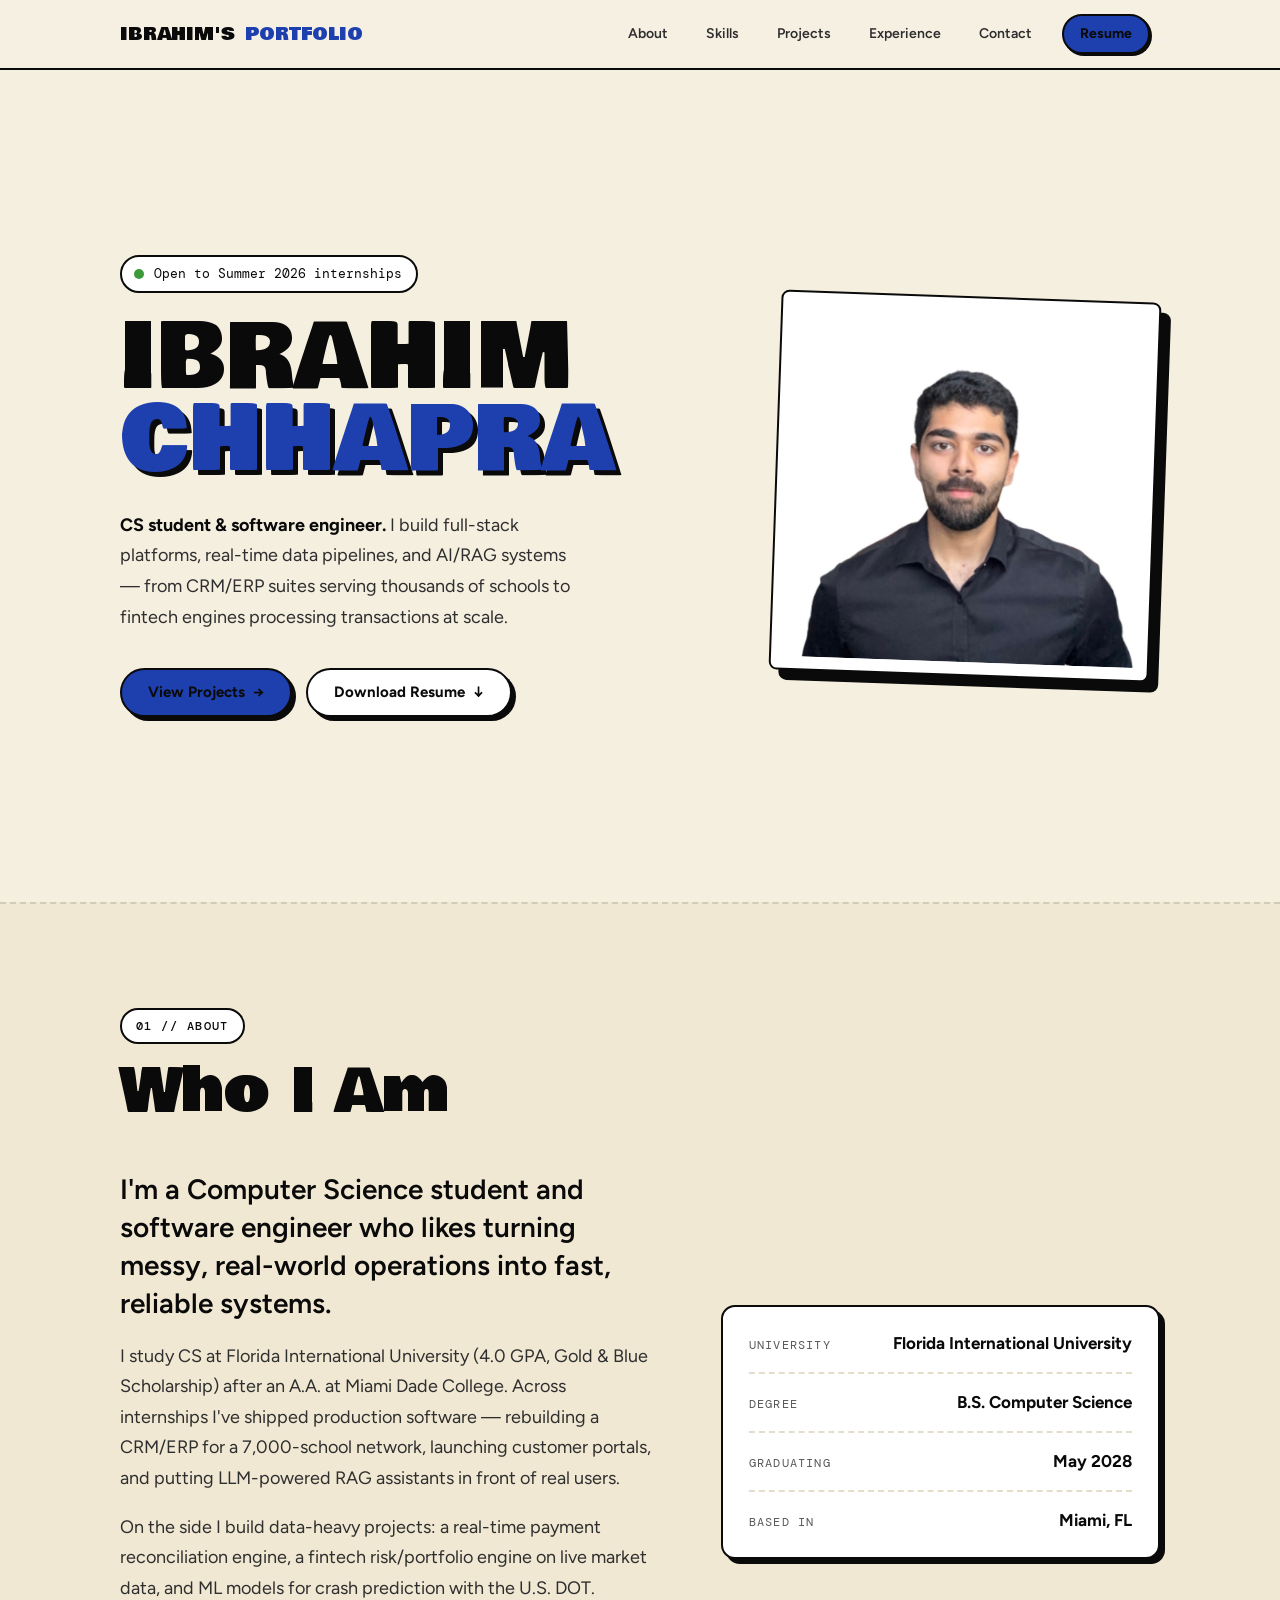
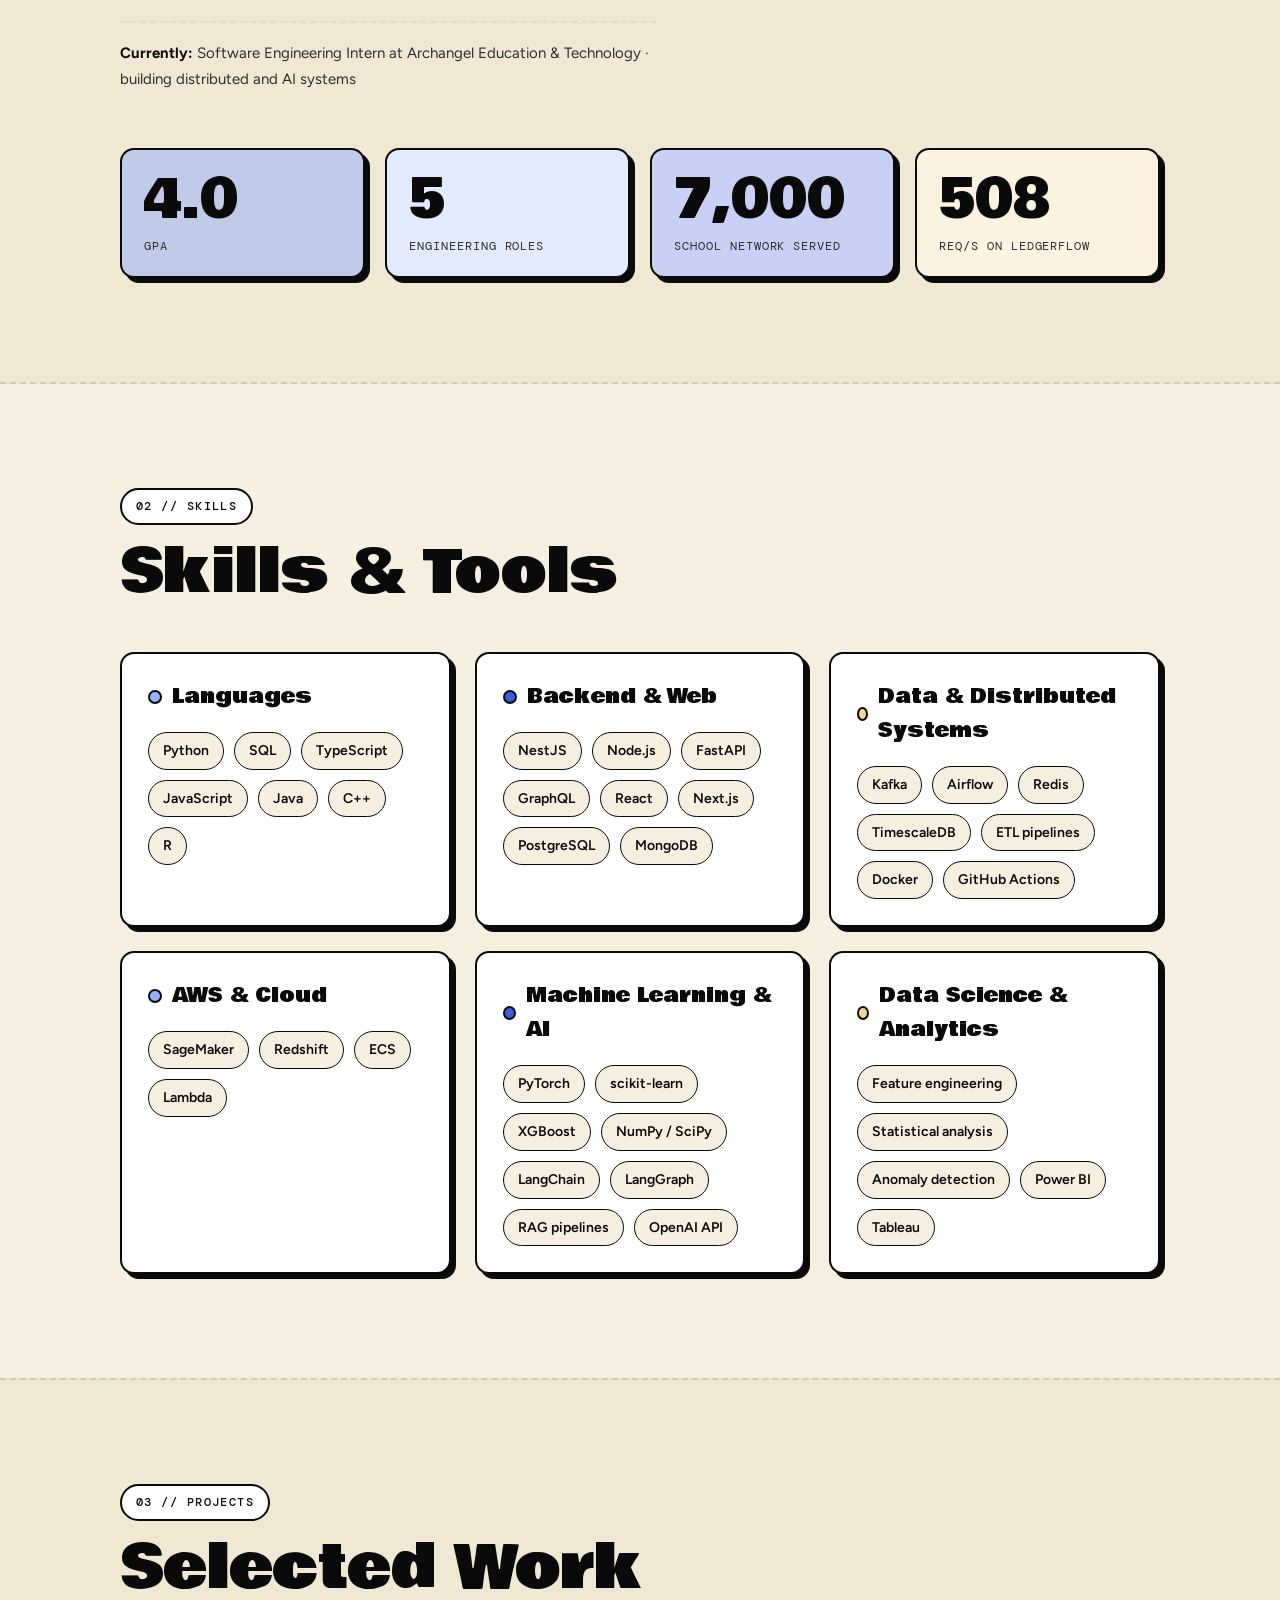
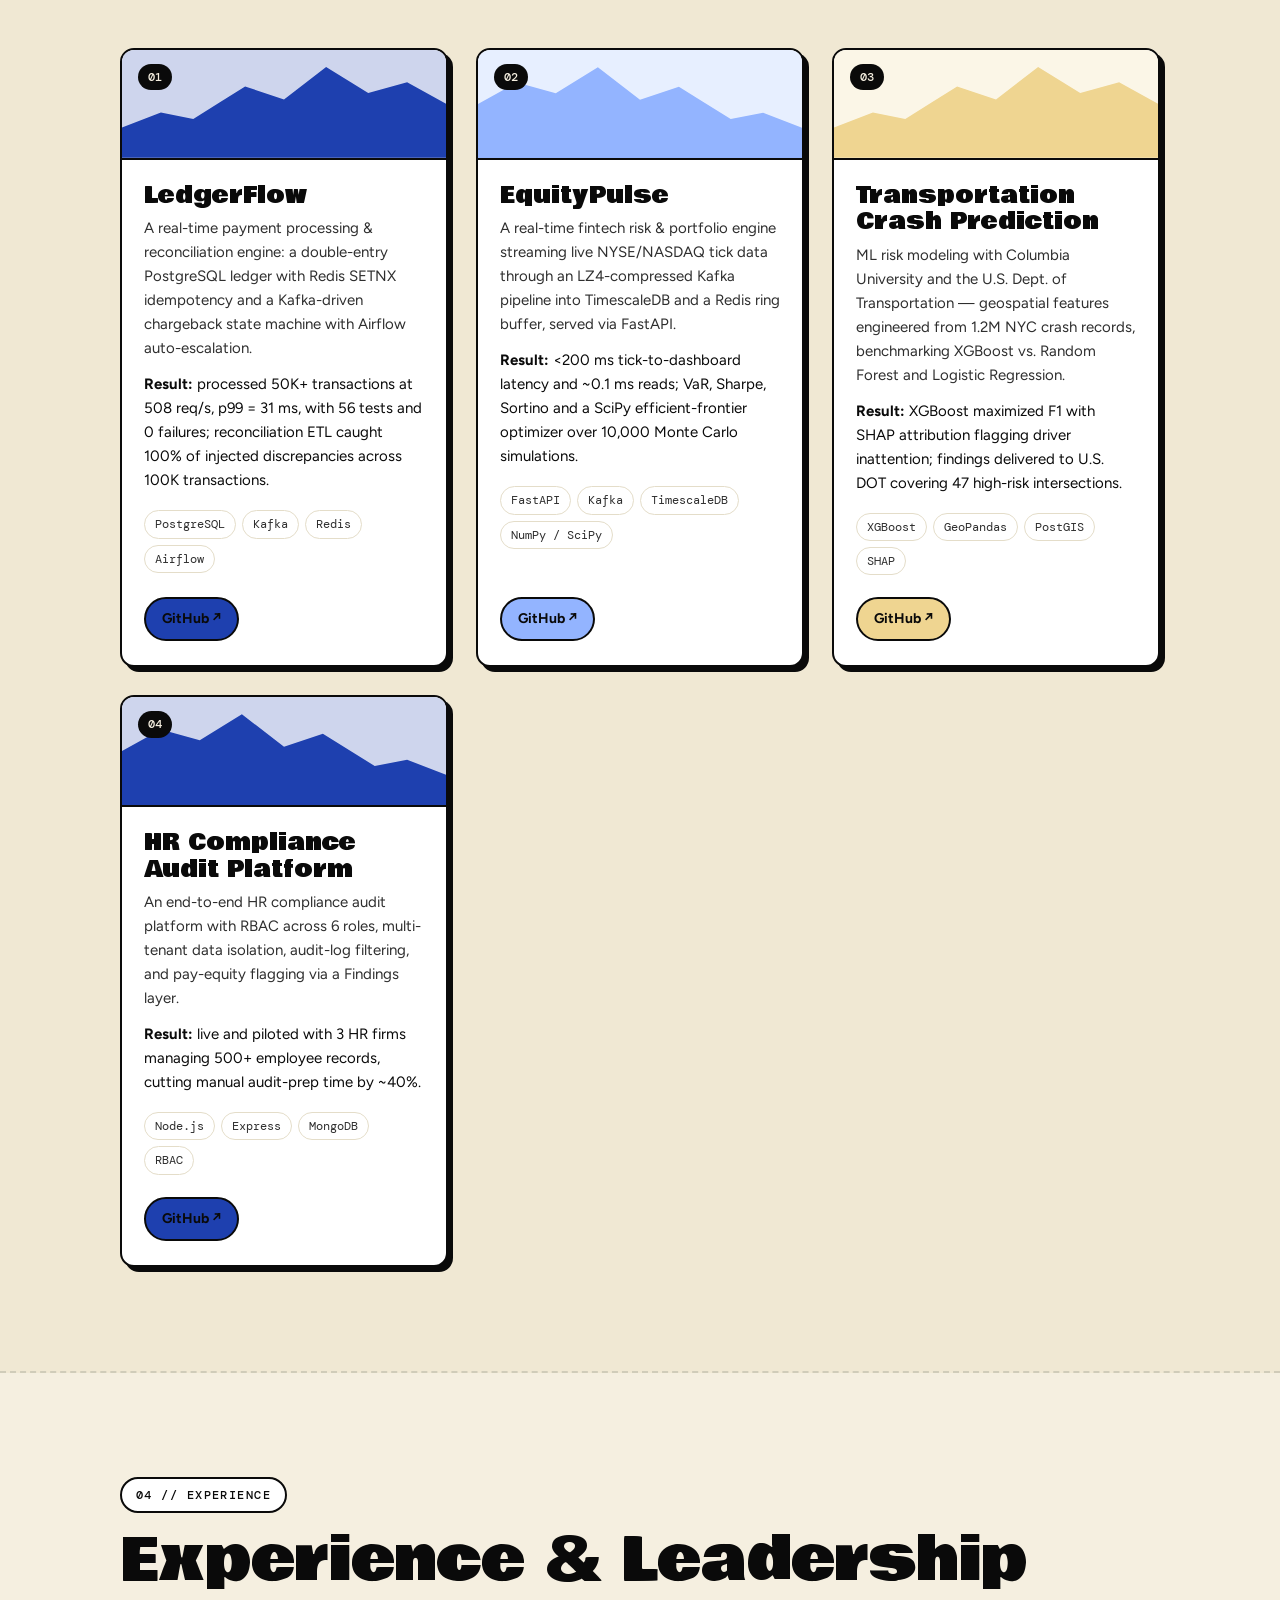
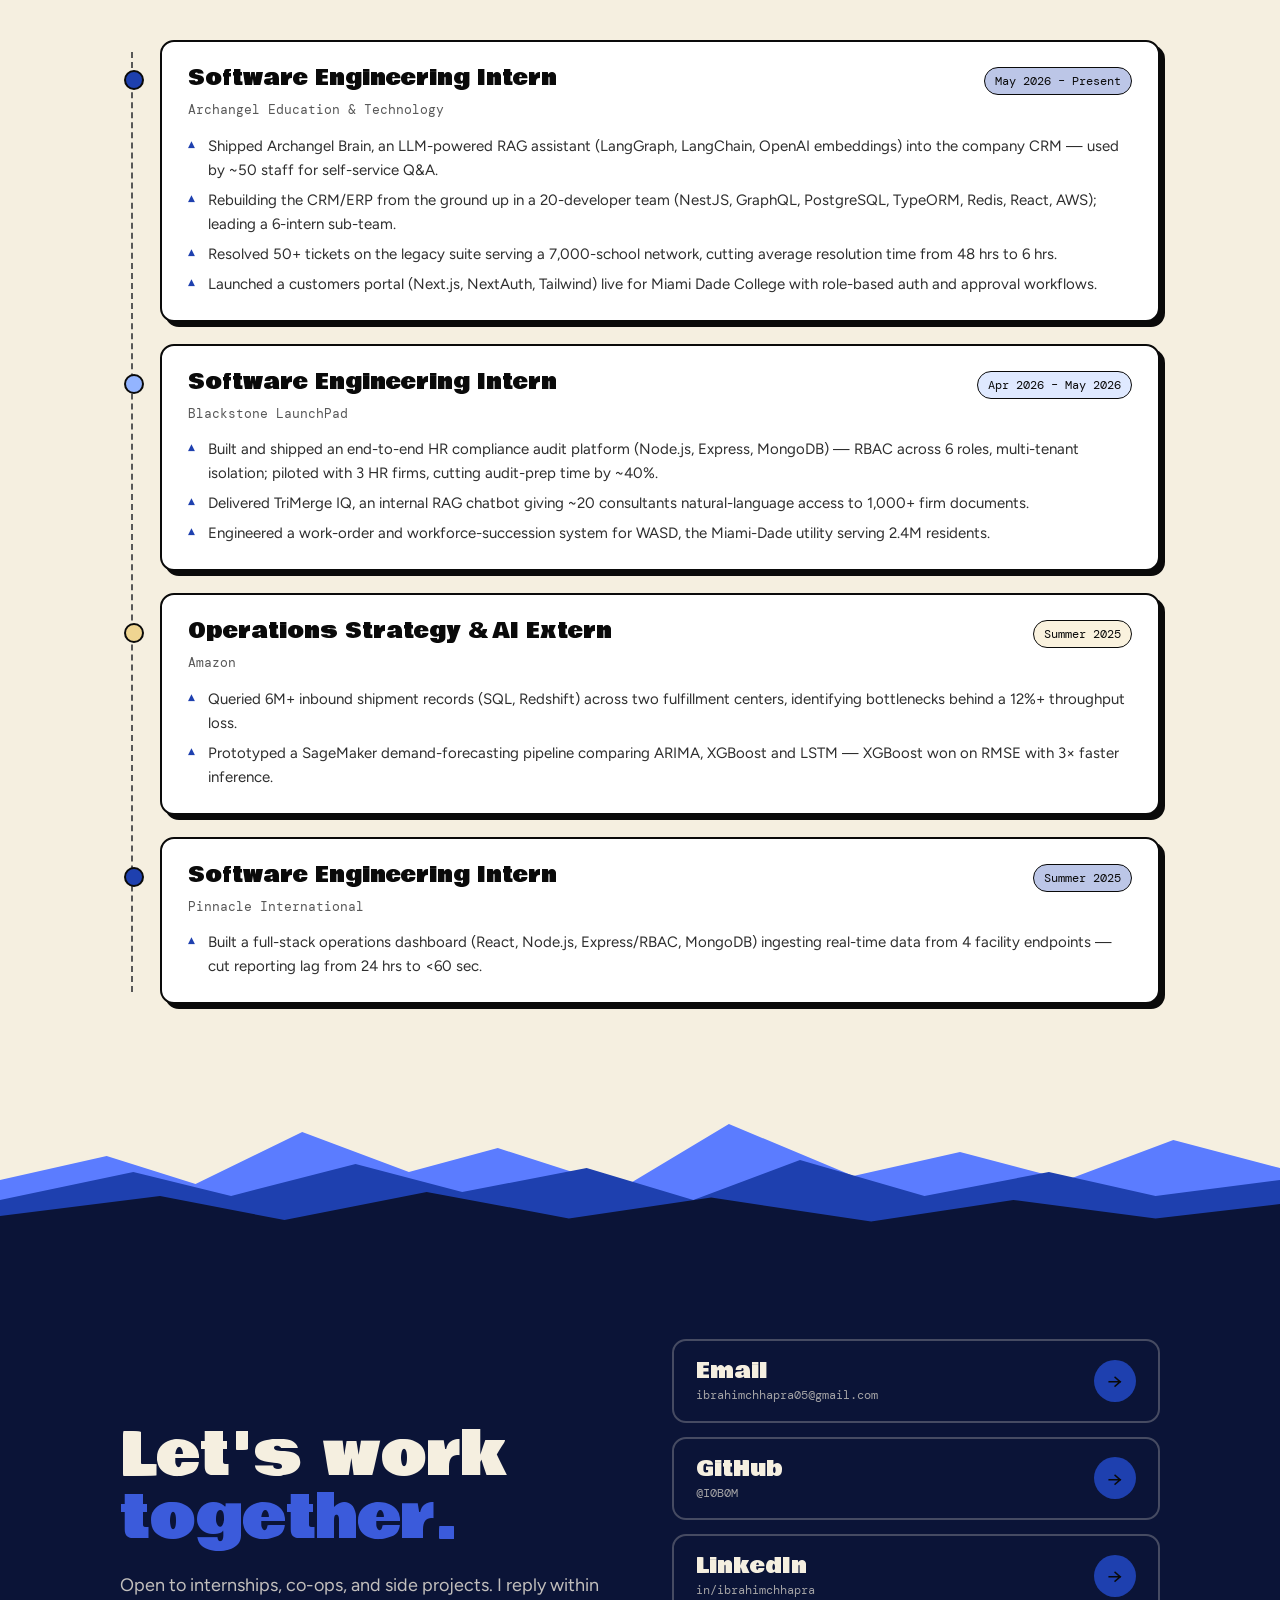
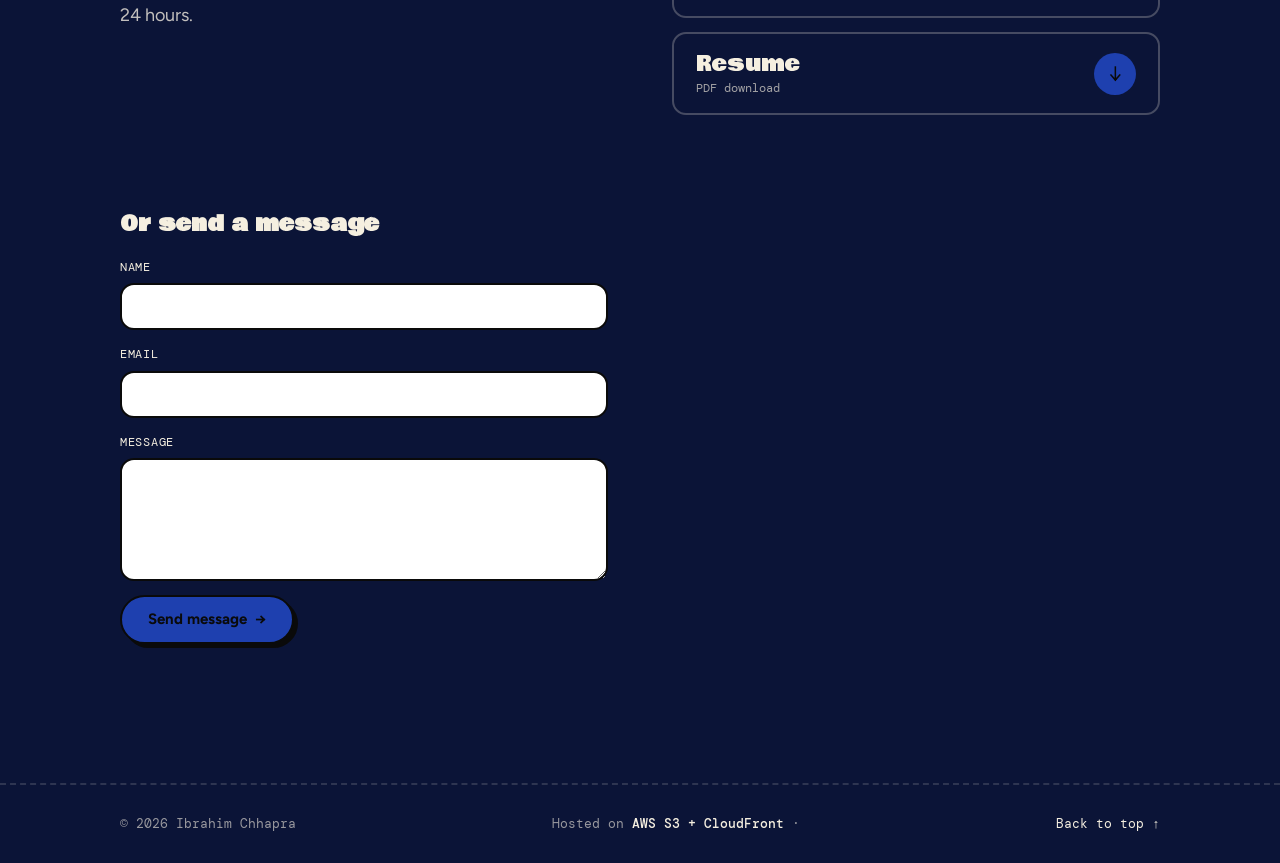
==== site/index.html @ 74bb4350 "Add portfolio site, serverless API, and deploy pipeline Static site on private S3 + CloudFront (OAC)" ====
<!DOCTYPE html>
<html lang="en">
<head>
  <meta charset="UTF-8" />
  <meta name="viewport" content="width=device-width, initial-scale=1.0" />
  <title>Ibrahim Chhapra — Portfolio</title>
  <meta name="description" content="Ibrahim Chhapra is a Computer Science student and software engineer who builds full-stack, data, and AI systems." />
  <meta name="theme-color" content="#f6f0e3" />

  <!-- Link previews (LinkedIn, Discord, iMessage): replace your-domain.com with your site's URL -->
  <meta property="og:type" content="website" />
  <meta property="og:url" content="https://your-domain.com/" />
  <meta property="og:title" content="Ibrahim Chhapra — Portfolio" />
  <meta property="og:description" content="Computer Science student who builds cloud apps on AWS." />
  <meta property="og:image" content="https://your-domain.com/assets/og-image.jpg" />
  <meta name="twitter:card" content="summary_large_image" />

  <link rel="icon" href="assets/favicon-32.png" sizes="32x32" type="image/png" />
  <link rel="icon" href="assets/favicon.svg" type="image/svg+xml" />
  <link rel="apple-touch-icon" href="assets/apple-touch-icon.png" />

  <link rel="preconnect" href="https://fonts.googleapis.com" />
  <link rel="preconnect" href="https://fonts.gstatic.com" crossorigin />
  <link href="https://fonts.googleapis.com/css2?family=Bowlby+One&family=DM+Mono:wght@400;500&family=Figtree:wght@400;500;600;700&display=swap" rel="stylesheet" />
  <link rel="stylesheet" href="style_2.css" />
</head>
<body>

  <a href="#main" class="skip-link">Skip to content</a>

  <header class="nav">
    <div class="container nav__inner">
      <a href="#top" class="nav__logo">Ibrahim's <em>Portfolio</em></a>
      <ul class="nav__links">
        <li><a href="#about"      class="nav__link">About</a></li>
        <li><a href="#skills"     class="nav__link">Skills</a></li>
        <li><a href="#projects"   class="nav__link">Projects</a></li>
        <li><a href="#experience" class="nav__link">Experience</a></li>
        <li><a href="#contact"    class="nav__link">Contact</a></li>
        <li><a href="assets/resume.pdf" class="nav__cta" target="_blank" rel="noopener">Resume</a></li>
        <li>
          <button type="button" id="theme-toggle" class="theme-toggle" aria-label="Switch to dark mode" aria-pressed="false">
            <span class="theme-toggle__icon" aria-hidden="true"></span>
          </button>
        </li>
      </ul>
    </div>
  </header>

  <main id="main">

    <!-- HERO -->
    <section class="hero" id="top">
      <div class="container hero__inner">
        <div class="hero__content">
          <!-- Status: update it, or delete this line if you're not looking right now -->
          <p class="hero__status">Open to Summer 2026 internships</p>
          <h1 class="hero__name">Ibrahim<br /><em>Chhapra</em></h1>
          <p class="hero__bio"><strong>CS student &amp; software engineer.</strong> I build full-stack platforms, real-time data pipelines, and AI/RAG systems — from CRM/ERP suites serving thousands of schools to fintech engines processing transactions at scale.</p>
          <div class="hero__actions">
            <a href="#projects" class="btn btn--fill">View Projects <span aria-hidden="true">→</span></a>
            <!-- Replace assets/resume.pdf with your own résumé (keep the file name) -->
            <a href="assets/resume.pdf" class="btn btn--outline" download>Download Resume <span aria-hidden="true">↓</span></a>
          </div>
        </div>
        <!-- Replace assets/photo.jpg with your own photo (about 1200px wide keeps it fast) -->
        <figure class="photo">
          <img src="assets/photo.jpg" alt="Portrait of Muhammad Ibrahim Chhapra" class="photo__img" width="820" height="775" fetchpriority="high" />
        </figure>
      </div>
    </section>

    <!-- ABOUT -->
    <section class="section" id="about">
      <div class="container">
        <header class="section__header">
          <span class="section__label">About</span>
          <h2 class="section__title">Who I Am</h2>
        </header>
        <div class="about">
          <div class="about__text">
            <p class="about__lead">I'm a Computer Science student and software engineer who likes turning messy, real-world operations into fast, reliable systems.</p>
            <p>I study CS at Florida International University (4.0 GPA, Gold &amp; Blue Scholarship) after an A.A. at Miami Dade College. Across internships I've shipped production software — rebuilding a CRM/ERP for a 7,000-school network, launching customer portals, and putting LLM-powered RAG assistants in front of real users.</p>
            <p>On the side I build data-heavy projects: a real-time payment reconciliation engine, a fintech risk/portfolio engine on live market data, and ML models for crash prediction with the U.S. DOT.</p>
            <p class="about__now"><strong>Currently:</strong> Software Engineering Intern at Archangel Education &amp; Technology · building distributed and AI systems</p>
          </div>
          <dl class="card details">
            <div class="details__row"><dt>University</dt><dd>Florida International University</dd></div>
            <div class="details__row"><dt>Degree</dt><dd>B.S. Computer Science</dd></div>
            <div class="details__row"><dt>Graduating</dt><dd>May 2028</dd></div>
            <div class="details__row"><dt>Based in</dt><dd>Miami, FL</dd></div>
          </dl>
        </div>
        <!-- Edit the numbers below, or delete stats that do not apply to you -->
        <ul class="stats">
          <li class="card stat"><b class="stat__num">4.0</b><span class="stat__label">GPA</span></li>
          <li class="card stat"><b class="stat__num">5</b><span class="stat__label">Engineering roles</span></li>
          <li class="card stat"><b class="stat__num">7,000</b><span class="stat__label">School network served</span></li>
          <li class="card stat"><b class="stat__num">508</b><span class="stat__label">Req/s on LedgerFlow</span></li>
        </ul>
      </div>
    </section>

    <!-- SKILLS | Copy a .skill-group to add a category -->
    <section class="section" id="skills">
      <div class="container">
        <header class="section__header">
          <span class="section__label">Skills</span>
          <h2 class="section__title">Skills &amp; Tools</h2>
        </header>
        <div class="skill-groups">
          <div class="card skill-group">
            <h3 class="skill-group__title">Languages</h3>
            <ul class="chips">
              <li class="chip">Python</li>
              <li class="chip">SQL</li>
              <li class="chip">TypeScript</li>
              <li class="chip">JavaScript</li>
              <li class="chip">Java</li>
              <li class="chip">C++</li>
              <li class="chip">R</li>
            </ul>
          </div>
          <div class="card skill-group">
            <h3 class="skill-group__title">Backend &amp; Web</h3>
            <ul class="chips">
              <li class="chip">NestJS</li>
              <li class="chip">Node.js</li>
              <li class="chip">FastAPI</li>
              <li class="chip">GraphQL</li>
              <li class="chip">React</li>
              <li class="chip">Next.js</li>
              <li class="chip">PostgreSQL</li>
              <li class="chip">MongoDB</li>
            </ul>
          </div>
          <div class="card skill-group">
            <h3 class="skill-group__title">Data &amp; Distributed Systems</h3>
            <ul class="chips">
              <li class="chip">Kafka</li>
              <li class="chip">Airflow</li>
              <li class="chip">Redis</li>
              <li class="chip">TimescaleDB</li>
              <li class="chip">ETL pipelines</li>
              <li class="chip">Docker</li>
              <li class="chip">GitHub Actions</li>
            </ul>
          </div>
          <div class="card skill-group">
            <h3 class="skill-group__title">AWS &amp; Cloud</h3>
            <ul class="chips">
              <li class="chip">SageMaker</li>
              <li class="chip">Redshift</li>
              <li class="chip">ECS</li>
              <li class="chip">Lambda</li>
            </ul>
          </div>
          <div class="card skill-group">
            <h3 class="skill-group__title">Machine Learning &amp; AI</h3>
            <ul class="chips">
              <li class="chip">PyTorch</li>
              <li class="chip">scikit-learn</li>
              <li class="chip">XGBoost</li>
              <li class="chip">NumPy / SciPy</li>
              <li class="chip">LangChain</li>
              <li class="chip">LangGraph</li>
              <li class="chip">RAG pipelines</li>
              <li class="chip">OpenAI API</li>
            </ul>
          </div>
          <div class="card skill-group">
            <h3 class="skill-group__title">Data Science &amp; Analytics</h3>
            <ul class="chips">
              <li class="chip">Feature engineering</li>
              <li class="chip">Statistical analysis</li>
              <li class="chip">Anomaly detection</li>
              <li class="chip">Power BI</li>
              <li class="chip">Tableau</li>
            </ul>
          </div>
        </div>
      </div>
    </section>

    <!-- PROJECTS | Copy an <article> to add a project.
         Point the title link at the project's main link (live site or GitHub).
         Optional screenshot: put <img src="assets/projects/your-project.jpg" alt="Screenshot of ..." loading="lazy" />
         inside .project__banner (see Project One). -->
    <section class="section" id="projects">
      <div class="container">
        <header class="section__header">
          <span class="section__label">Projects</span>
          <h2 class="section__title">Selected Work</h2>
        </header>
        <div class="projects">
          <article class="card project">
            <div class="project__banner"></div>
            <div class="project__body">
              <h3 class="project__title"><a href="https://github.com/I0B0M" target="_blank" rel="noopener">LedgerFlow</a></h3>
              <p class="project__desc">A real-time payment processing &amp; reconciliation engine: a double-entry PostgreSQL ledger with Redis SETNX idempotency and a Kafka-driven chargeback state machine with Airflow auto-escalation.</p>
              <p class="project__impact"><strong>Result:</strong> processed 50K+ transactions at 508 req/s, p99 = 31 ms, with 56 tests and 0 failures; reconciliation ETL caught 100% of injected discrepancies across 100K transactions.</p>
              <ul class="tags">
                <li class="tag">PostgreSQL</li><li class="tag">Kafka</li><li class="tag">Redis</li><li class="tag">Airflow</li>
              </ul>
              <div class="project__links">
                <a href="https://github.com/I0B0M" target="_blank" rel="noopener" class="project__link">GitHub ↗</a>
              </div>
            </div>
          </article>

          <article class="card project">
            <div class="project__banner"></div>
            <div class="project__body">
              <h3 class="project__title"><a href="https://github.com/I0B0M" target="_blank" rel="noopener">EquityPulse</a></h3>
              <p class="project__desc">A real-time fintech risk &amp; portfolio engine streaming live NYSE/NASDAQ tick data through an LZ4-compressed Kafka pipeline into TimescaleDB and a Redis ring buffer, served via FastAPI.</p>
              <p class="project__impact"><strong>Result:</strong> &lt;200 ms tick-to-dashboard latency and ~0.1 ms reads; VaR, Sharpe, Sortino and a SciPy efficient-frontier optimizer over 10,000 Monte Carlo simulations.</p>
              <ul class="tags">
                <li class="tag">FastAPI</li><li class="tag">Kafka</li><li class="tag">TimescaleDB</li><li class="tag">NumPy / SciPy</li>
              </ul>
              <div class="project__links">
                <a href="https://github.com/I0B0M" target="_blank" rel="noopener" class="project__link">GitHub ↗</a>
              </div>
            </div>
          </article>

          <article class="card project">
            <div class="project__banner"></div>
            <div class="project__body">
              <h3 class="project__title"><a href="https://github.com/I0B0M" target="_blank" rel="noopener">Transportation Crash Prediction</a></h3>
              <p class="project__desc">ML risk modeling with Columbia University and the U.S. Dept. of Transportation — geospatial features engineered from 1.2M NYC crash records, benchmarking XGBoost vs. Random Forest and Logistic Regression.</p>
              <p class="project__impact"><strong>Result:</strong> XGBoost maximized F1 with SHAP attribution flagging driver inattention; findings delivered to U.S. DOT covering 47 high-risk intersections.</p>
              <ul class="tags">
                <li class="tag">XGBoost</li><li class="tag">GeoPandas</li><li class="tag">PostGIS</li><li class="tag">SHAP</li>
              </ul>
              <div class="project__links">
                <a href="https://github.com/I0B0M" target="_blank" rel="noopener" class="project__link">GitHub ↗</a>
              </div>
            </div>
          </article>

          <article class="card project">
            <div class="project__banner"></div>
            <div class="project__body">
              <h3 class="project__title"><a href="https://github.com/I0B0M" target="_blank" rel="noopener">HR Compliance Audit Platform</a></h3>
              <p class="project__desc">An end-to-end HR compliance audit platform with RBAC across 6 roles, multi-tenant data isolation, audit-log filtering, and pay-equity flagging via a Findings layer.</p>
              <p class="project__impact"><strong>Result:</strong> live and piloted with 3 HR firms managing 500+ employee records, cutting manual audit-prep time by ~40%.</p>
              <ul class="tags">
                <li class="tag">Node.js</li><li class="tag">Express</li><li class="tag">MongoDB</li><li class="tag">RBAC</li>
              </ul>
              <div class="project__links">
                <a href="https://github.com/I0B0M" target="_blank" rel="noopener" class="project__link">GitHub ↗</a>
              </div>
            </div>
          </article>
        </div>
      </div>
    </section>

    <!-- EXPERIENCE | Copy an <li class="timeline__item"> to add a role (internships, TA, clubs, research) -->
    <section class="section" id="experience">
      <div class="container">
        <header class="section__header">
          <span class="section__label">Experience</span>
          <h2 class="section__title">Experience &amp; Leadership</h2>
        </header>
        <ol class="timeline">
          <li class="card timeline__item">
            <div class="timeline__head">
              <h3 class="timeline__role">Software Engineering Intern</h3>
              <span class="timeline__date"><time datetime="2026-05">May 2026</time> – Present</span>
            </div>
            <p class="timeline__org">Archangel Education &amp; Technology</p>
            <ul class="timeline__points">
              <li>Shipped Archangel Brain, an LLM-powered RAG assistant (LangGraph, LangChain, OpenAI embeddings) into the company CRM — used by ~50 staff for self-service Q&amp;A.</li>
              <li>Rebuilding the CRM/ERP from the ground up in a 20-developer team (NestJS, GraphQL, PostgreSQL, TypeORM, Redis, React, AWS); leading a 6-intern sub-team.</li>
              <li>Resolved 50+ tickets on the legacy suite serving a 7,000-school network, cutting average resolution time from 48 hrs to 6 hrs.</li>
              <li>Launched a customers portal (Next.js, NextAuth, Tailwind) live for Miami Dade College with role-based auth and approval workflows.</li>
            </ul>
          </li>
          <li class="card timeline__item">
            <div class="timeline__head">
              <h3 class="timeline__role">Software Engineering Intern</h3>
              <span class="timeline__date"><time datetime="2026-04">Apr 2026</time> – <time datetime="2026-05">May 2026</time></span>
            </div>
            <p class="timeline__org">Blackstone LaunchPad</p>
            <ul class="timeline__points">
              <li>Built and shipped an end-to-end HR compliance audit platform (Node.js, Express, MongoDB) — RBAC across 6 roles, multi-tenant isolation; piloted with 3 HR firms, cutting audit-prep time by ~40%.</li>
              <li>Delivered TriMerge IQ, an internal RAG chatbot giving ~20 consultants natural-language access to 1,000+ firm documents.</li>
              <li>Engineered a work-order and workforce-succession system for WASD, the Miami-Dade utility serving 2.4M residents.</li>
            </ul>
          </li>
          <li class="card timeline__item">
            <div class="timeline__head">
              <h3 class="timeline__role">Operations Strategy &amp; AI Extern</h3>
              <span class="timeline__date"><time datetime="2025-06">Summer 2025</time></span>
            </div>
            <p class="timeline__org">Amazon</p>
            <ul class="timeline__points">
              <li>Queried 6M+ inbound shipment records (SQL, Redshift) across two fulfillment centers, identifying bottlenecks behind a 12%+ throughput loss.</li>
              <li>Prototyped a SageMaker demand-forecasting pipeline comparing ARIMA, XGBoost and LSTM — XGBoost won on RMSE with 3× faster inference.</li>
            </ul>
          </li>
          <li class="card timeline__item">
            <div class="timeline__head">
              <h3 class="timeline__role">Software Engineering Intern</h3>
              <span class="timeline__date"><time datetime="2025-06">Summer 2025</time></span>
            </div>
            <p class="timeline__org">Pinnacle International</p>
            <ul class="timeline__points">
              <li>Built a full-stack operations dashboard (React, Node.js, Express/RBAC, MongoDB) ingesting real-time data from 4 facility endpoints — cut reporting lag from 24 hrs to &lt;60 sec.</li>
            </ul>
          </li>
        </ol>
      </div>
    </section>

    <div class="ridges" aria-hidden="true">
      <svg viewBox="0 0 1440 160" preserveAspectRatio="none">
        <path fill="#5b7cff" d="M0 160 L0 90 L120 60 L220 95 L340 30 L460 80 L560 50 L700 100 L820 20 L960 85 L1080 55 L1200 90 L1320 40 L1440 75 L1440 160 Z" />
        <path fill="#1e40af" d="M0 160 L0 115 L150 80 L260 110 L400 70 L520 105 L660 75 L780 115 L900 65 L1040 110 L1180 80 L1300 110 L1440 90 L1440 160 Z" />
        <path fill="#0b1437" d="M0 160 L0 135 L180 110 L320 140 L480 105 L640 138 L800 112 L980 142 L1140 115 L1300 138 L1440 120 L1440 160 Z" />
      </svg>
    </div>

    <!-- CONTACT -->
    <section class="section section--dark" id="contact">
      <div class="container">
        <div class="contact">
          <header class="section__header">
            <h2 class="section__title">Let's work <em>together.</em></h2>
            <p class="contact__sub">Open to internships, co-ops, and side projects. I reply within 24 hours.</p>
          </header>
          <div class="contact__links">
            <a href="mailto:ibrahimchhapra05@gmail.com" class="contact__link">
              <span>Email<small>ibrahimchhapra05@gmail.com</small></span>
              <span class="contact__arrow" aria-hidden="true">→</span>
            </a>
            <a href="https://github.com/I0B0M" target="_blank" rel="noopener" class="contact__link">
              <span>GitHub<small>@I0B0M</small></span>
              <span class="contact__arrow" aria-hidden="true">→</span>
            </a>
            <a href="https://linkedin.com/in/ibrahimchhapra" target="_blank" rel="noopener" class="contact__link">
              <span>LinkedIn<small>in/ibrahimchhapra</small></span>
              <span class="contact__arrow" aria-hidden="true">→</span>
            </a>
            <a href="assets/resume.pdf" download class="contact__link">
              <span>Resume<small>PDF download</small></span>
              <span class="contact__arrow" aria-hidden="true">↓</span>
            </a>
          </div>

          <form id="contact-form" class="cform" novalidate>
            <h3 class="cform__title">Or send a message</h3>
            <label class="cform__field">Name
              <input type="text" name="name" maxlength="80" autocomplete="name" required />
            </label>
            <label class="cform__field">Email
              <input type="email" name="email" maxlength="120" autocomplete="email" required />
            </label>
            <label class="cform__field">Message
              <textarea name="message" rows="5" maxlength="2000" required></textarea>
            </label>
            <!-- Honeypot: hidden from people, bots fill it in -->
            <input type="text" name="website" class="cform__trap" tabindex="-1" autocomplete="off" aria-hidden="true" />
            <button type="submit" class="btn btn--fill" id="contact-submit">Send message <span aria-hidden="true">→</span></button>
            <p id="contact-status" class="cform__status" role="status" aria-live="polite"></p>
          </form>
        </div>
      </div>
    </section>

  </main>

  <footer class="footer">
    <div class="container footer__inner">
      <span>© 2026 Ibrahim Chhapra</span>
      <span>Hosted on <strong>AWS S3 + CloudFront</strong> · <span id="visit-count" aria-live="polite">Visits: …</span></span>
      <a href="#top" class="footer__top">Back to top ↑</a>
    </div>
  </footer>

  <script src="app.js" defer></script>
</body>
</html>
---- site/style_2.css ----
/* THEME — royal blue / black / cream / white */
:root {
  --paper:    #f5efe0;   /* cream page background */
  --card:     #ffffff;   /* white cards */
  --ink:      #0a0a0a;   /* black text / borders */
  --ink-mid:  #2e2e2e;
  --ink-soft: #585858;
  --line:     #e4ddc9;   /* soft cream border */
  --forest:   #0b1437;   /* deep royal blue (dark section) */

  /* accent + card colors (cards cycle through these automatically) */
  --ochre: #1e40af;   /* royal blue (primary accent) */
  --sun:   #3b5bdb;   /* bright royal blue */
  --sky:   #93b4ff;   /* light blue */
  --leaf:  #efd591;   /* warm cream/gold tint */

  --font-display: 'Bowlby One', 'Arial Black', sans-serif;
  --font-body:    'Figtree', system-ui, sans-serif;
  --font-mono:    'DM Mono', ui-monospace, monospace;

  --width:   1120px;
  --pad-x:   40px;
  --pad-sec: 104px;
  --nav-h:   68px;
  --radius:  14px;
  --shadow:  5px 5px 0 var(--ink);
  --ease:    cubic-bezier(0.22, 1, 0.36, 1);
  --dur:     .25s;
}

/* DARK MODE — royal blue / black / cream / white, inverted */
[data-theme="dark"] {
  --paper:    #0a0f24;   /* deep navy-black page */
  --card:     #121a3a;   /* royal-blue-tinted card */
  --ink:      #f5efe0;   /* cream text / borders */
  --ink-mid:  #cfd6e8;
  --ink-soft: #9aa6c4;
  --line:     #2a3560;   /* muted blue border */
  --forest:   #060a1a;   /* near-black royal-blue (dark section) */

  --ochre: #5b7cff;   /* bright royal blue (primary accent) */
  --sun:   #93b4ff;   /* light royal blue */
  --sky:   #3b5bdb;   /* royal blue */
  --leaf:  #efd591;   /* cream/gold tint */

  --shadow: 5px 5px 0 rgb(0 0 0 / .55);
}

/* smooth the switch */
body, .card, .nav, .section--dark, .footer, .chip, .btn,
.nav__link, .nav__cta, .contact__link {
  transition: background-color var(--dur), color var(--dur), border-color var(--dur);
}

/* BASE */
*, *::before, *::after { box-sizing: border-box; margin: 0; padding: 0; }

html { scroll-behavior: smooth; }

body {
  color: var(--ink);
  font-family: var(--font-body);
  font-size: 17px;
  line-height: 1.7;
  -webkit-font-smoothing: antialiased;
  background: var(--paper);
}

a { color: inherit; text-decoration: none; }
ul, ol { list-style: none; }
img { display: block; max-width: 100%; }

::selection { background: var(--sun); }

:focus-visible {
  outline: 3px solid var(--ochre);
  outline-offset: 3px;
  border-radius: 6px;
}

.skip-link {
  position: absolute;
  top: 12px;
  left: 12px;
  z-index: 200;
  padding: 10px 16px;
  font-weight: 700;
  background: var(--sun);
  border: 2px solid var(--ink);
  border-radius: 999px;
  translate: 0 -200%;
}

.skip-link:focus { translate: none; }

.container {
  max-width: var(--width);
  margin: 0 auto;
  padding: 0 var(--pad-x);
}

.card {
  background: var(--card);
  border: 2px solid var(--ink);
  border-radius: var(--radius);
  box-shadow: var(--shadow);
}

/* Shared styles — component rules below set sizes and spacing. */
.hero__name,
.section__title,
.stat__num,
.skill-group__title,
.project__title,
.timeline__role,
.lost__title {
  font-family: var(--font-display);
  font-weight: 400;
}

.hero__actions, .chips, .tags, .project__links {
  display: flex;
  flex-wrap: wrap;
}

.project__desc, .project__impact {
  font-size: 15px;
  line-height: 1.6;
}

/* NAV */
.nav {
  position: sticky;
  top: 0;
  z-index: 100;
  background: rgb(246 240 227 / .9);
  backdrop-filter: blur(10px);
  border-bottom: 2px solid var(--ink);
}

.nav__inner {
  display: flex;
  justify-content: space-between;
  align-items: center;
  height: var(--nav-h);
}

.nav__logo {
  display: inline-flex;
  align-items: center;
  gap: 10px;
  font-family: var(--font-display);
  font-size: 18px;
  text-transform: uppercase;
}

.nav__logo em { font-style: normal; color: var(--ochre); }

.nav__links { display: flex; align-items: center; gap: 6px; }

.nav__link {
  display: block;
  font-size: 14px;
  font-weight: 600;
  padding: 6px 14px;
  color: var(--ink-mid);
  border: 2px solid transparent;
  border-radius: 999px;
  transition: background var(--dur), border-color var(--dur), color var(--dur);
}

.nav__link:hover { color: var(--ink); background: var(--sun); border-color: var(--ink); }

.nav__cta {
  display: block;
  margin-left: 8px;
  font-size: 14px;
  font-weight: 700;
  padding: 6px 16px;
  background: var(--ochre);
  border: 2px solid var(--ink);
  border-radius: 999px;
  box-shadow: 2px 2px 0 var(--ink);
  transition: transform var(--dur) var(--ease), box-shadow var(--dur) var(--ease), background var(--dur);
}

.nav__cta:hover { background: var(--sun); transform: translate(-1px, -1px); box-shadow: 3px 3px 0 var(--ink); }

/* BUTTONS */
.btn {
  display: inline-flex;
  align-items: center;
  gap: 8px;
  font: 700 15px/1 var(--font-body);
  color: var(--ink);
  padding: 15px 26px;
  border: 2px solid var(--ink);
  border-radius: 999px;
  box-shadow: 4px 4px 0 var(--ink);
  transition: transform var(--dur) var(--ease), box-shadow var(--dur) var(--ease), background var(--dur);
}

.btn:hover  { transform: translate(-2px, -2px); box-shadow: 6px 6px 0 var(--ink); }
.btn:active { transform: translate(3px, 3px);   box-shadow: 1px 1px 0 var(--ink); }

.btn--fill { background: var(--ochre); }
.btn--fill:hover { background: var(--sun); }

.btn--outline { background: var(--card); }
.btn--outline:hover { background: var(--sky); }

/* HERO */
.hero__inner {
  display: grid;
  grid-template-columns: 1.2fr .8fr;
  align-items: center;
  gap: 64px;
  min-height: calc(100svh - var(--nav-h));
  padding-block: 64px;
}

.hero__status {
  display: inline-flex;
  align-items: center;
  gap: 10px;
  font-family: var(--font-mono);
  font-size: 13px;
  padding: 6px 14px 6px 12px;
  background: var(--card);
  border: 2px solid var(--ink);
  border-radius: 999px;
  margin-bottom: 24px;
}

/* green "available" dot */
.hero__status::before {
  content: '';
  width: 10px;
  height: 10px;
  background: #3d9a3a;
  border-radius: 50%;
}

.hero__name {
  font-size: clamp(48px, 7vw, 104px);
  line-height: .92;
  text-transform: uppercase;
  margin-bottom: 28px;
  word-break: keep-all;
  overflow-wrap: break-word;
}

.hero__name em {
  font-style: normal;
  color: var(--ochre);
  text-shadow: 5px 5px 0 var(--ink);
}

.hero__bio {
  max-width: 460px;
  font-size: 18px;
  color: var(--ink-mid);
  margin-bottom: 36px;
}

.hero__bio strong { color: var(--ink); }

.hero__actions { gap: 14px; }

.photo {
  justify-self: center;
  width: min(100%, 380px);
  padding: 12px;
  background: var(--card);
  border: 2px solid var(--ink);
  border-radius: 8px;
  box-shadow: 10px 10px 0 var(--ink);
  rotate: 2deg;
}

.photo__img {
  width: 100%;
  height: auto;
  aspect-ratio: 1 / 1;
  object-fit: cover;
  object-position: center top;
  border-radius: 4px;
}

/* SECTIONS */
main { counter-reset: section; }

.section {
  padding-block: var(--pad-sec);
  scroll-margin-top: var(--nav-h);
  counter-increment: section;
}

/* every other section gets a faint paper band for rhythm */
.section:nth-of-type(even):not(.section--dark) {
  background: rgb(236 225 200 / .5);
  border-block: 2px dashed rgb(29 43 34 / .15);
}

.section__header { margin-bottom: 48px; }

.section__label {
  display: inline-block;
  font-family: var(--font-mono);
  font-size: 12px;
  font-weight: 500;
  letter-spacing: .12em;
  text-transform: uppercase;
  padding: 6px 14px;
  background: var(--card);
  border: 2px solid var(--ink);
  border-radius: 999px;
  margin-bottom: 16px;
}

/* sections number themselves: 01 // About, 02 // Skills, ... */
.section__label::before { content: counter(section, decimal-leading-zero) " // "; }

.section__title {
  font-size: clamp(34px, 5.5vw, 60px);
  line-height: 1.05;
}

/* ABOUT */
.about {
  display: grid;
  grid-template-columns: 1.1fr .9fr;
  gap: 64px;
  align-items: center;
}

.about__text { font-size: 18px; color: var(--ink-mid); }
.about__text p + p { margin-top: 18px; }

.about__lead {
  font-size: clamp(22px, 2.4vw, 28px);
  font-weight: 600;
  line-height: 1.35;
  color: var(--ink);
}

.about__now {
  padding-top: 18px;
  font-size: 15px;
  border-top: 2px dashed var(--line);
}

.about__now strong { color: var(--ink); }

.details { padding: 8px 26px; }

.details__row {
  display: flex;
  justify-content: space-between;
  align-items: baseline;
  gap: 16px;
  padding: 14px 0;
  border-bottom: 2px dashed var(--line);
}

.details__row:last-child { border-bottom: 0; }

.details dt {
  font-family: var(--font-mono);
  font-size: 12px;
  letter-spacing: .1em;
  text-transform: uppercase;
  color: var(--ink-soft);
}

.details dd { font-weight: 700; text-align: right; }

/* auto-fit: delete a stat and the rest stretch to fill the row */
.stats {
  display: grid;
  grid-template-columns: repeat(auto-fit, minmax(200px, 1fr));
  gap: 20px;
  margin-top: 56px;
}

.stat:nth-child(4n+1) { --c: var(--ochre); }
.stat:nth-child(4n+2) { --c: var(--sky); }
.stat:nth-child(4n+3) { --c: var(--sun); }
.stat:nth-child(4n)   { --c: var(--leaf); }

.stat {
  padding: 22px 22px 18px;
  background: color-mix(in srgb, var(--c) 28%, var(--card));
}

.stat:hover { transform: translate(-3px, -3px); box-shadow: 8px 8px 0 var(--ink); }

.stat__num {
  display: block;
  font-size: clamp(36px, 4.5vw, 52px);
  line-height: 1.1;
}

.stat__label {
  font-family: var(--font-mono);
  font-size: 12px;
  letter-spacing: .08em;
  text-transform: uppercase;
  color: var(--ink-mid);
}

/* SKILLS */
.skill-groups {
  display: grid;
  grid-template-columns: repeat(auto-fit, minmax(280px, 1fr));
  gap: 24px;
}

.skill-group:nth-child(3n+1) { --c: var(--sky); }
.skill-group:nth-child(3n+2) { --c: var(--sun); }
.skill-group:nth-child(3n)   { --c: var(--leaf); }

.skill-group { padding: 26px; }

.skill-group__title {
  display: flex;
  align-items: center;
  gap: 10px;
  font-size: 20px;
  margin-bottom: 18px;
}

.skill-group__title::before {
  content: '';
  width: 14px;
  height: 14px;
  background: var(--c);
  border: 2px solid var(--ink);
  border-radius: 50%;
}

.chips { gap: 10px; }

.chip {
  font-size: 14px;
  font-weight: 600;
  padding: 6px 14px;
  background: var(--paper);
  border: 1.5px solid var(--ink);
  border-radius: 999px;
  transition: background var(--dur);
}

.chip:hover { background: rgb(29 43 34 / .07); }

/* PROJECTS */
.projects {
  display: grid;
  grid-template-columns: repeat(auto-fit, minmax(290px, 1fr));
  gap: 28px;
  counter-reset: project;
}

.project:nth-child(3n+1), .timeline__item:nth-child(3n+1) { --c: var(--ochre); }
.project:nth-child(3n+2), .timeline__item:nth-child(3n+2) { --c: var(--sky); }
.project:nth-child(3n), .timeline__item:nth-child(3n)   { --c: var(--leaf); }

.project {
  display: flex;
  flex-direction: column;
  overflow: hidden;
  counter-increment: project;
}

.project:hover { transform: translate(-3px, -3px); box-shadow: 9px 9px 0 var(--ink); }

/* colored header with a mountain silhouette and auto number */
.project__banner {
  position: relative;
  height: 110px;
  background: color-mix(in srgb, var(--c) 22%, var(--card));
  border-bottom: 2px solid var(--ink);
}

.project__banner::after {
  content: '';
  position: absolute;
  inset: 0;
  z-index: 0;
  background: var(--c);
  clip-path: polygon(0 100%, 0 72%, 12% 58%, 22% 64%, 38% 34%, 50% 46%, 63% 16%, 76% 40%, 88% 30%, 100% 50%, 100% 100%);
}

.project:nth-child(even) .project__banner::after { transform: scaleX(-1); }

.project__banner::before {
  content: counter(project, decimal-leading-zero);
  position: absolute;
  top: 14px;
  left: 16px;
  z-index: 2;
  font-family: var(--font-mono);
  font-size: 12px;
  font-weight: 500;
  color: var(--paper);
  background: var(--ink);
  padding: 3px 10px;
  border-radius: 999px;
}

/* optional screenshot replaces the mountain */
.project__banner:has(img) { height: 180px; }

.project__banner img {
  position: absolute;
  inset: 0;
  z-index: 1;
  width: 100%;
  height: 100%;
  object-fit: cover;
}

.project__body {
  flex: 1;
  display: flex;
  flex-direction: column;
  padding: 22px 22px 24px;
}

.project__title {
  font-size: 23px;
  line-height: 1.15;
  margin-bottom: 8px;
}

.project__title a {
  text-decoration: underline 2px transparent;
  text-underline-offset: 4px;
  transition: text-decoration-color var(--dur);
}

.project__title a:hover { text-decoration-color: var(--c); }

.project__desc {
  color: var(--ink-mid);
  margin-bottom: 12px;
}

.project__impact {
  margin-bottom: 18px;
}

.tags { gap: 6px; margin-bottom: 22px; }

.tag {
  font-family: var(--font-mono);
  font-size: 12px;
  color: var(--ink-mid);
  padding: 3px 10px;
  border: 1.5px solid var(--line);
  border-radius: 999px;
}

.project__links { gap: 10px; margin-top: auto; }

.project__link {
  font-size: 14px;
  font-weight: 700;
  padding: 8px 16px;
  background: var(--c);
  border: 2px solid var(--ink);
  border-radius: 999px;
  transition: transform var(--dur) var(--ease), box-shadow var(--dur) var(--ease);
}

.project__link:hover { transform: translate(-1px, -1px); box-shadow: 3px 3px 0 var(--ink); }

/* EXPERIENCE */
.timeline {
  position: relative;
  display: grid;
  gap: 22px;
  padding-left: 40px;
}

/* dashed trail line */
.timeline::before {
  content: '';
  position: absolute;
  top: 12px;
  bottom: 12px;
  left: 11px;
  border-left: 2px dashed var(--ink-soft);
}

.timeline__item { position: relative; padding: 24px 26px; }

.timeline__item::before {
  content: '';
  position: absolute;
  top: 28px;
  left: -38px;
  width: 20px;
  height: 20px;
  background: var(--c);
  border: 2px solid var(--ink);
  border-radius: 50%;
}

.timeline__head {
  display: flex;
  flex-wrap: wrap;
  justify-content: space-between;
  align-items: baseline;
  gap: 8px 16px;
}

.timeline__role {
  font-size: 21px;
  line-height: 1.25;
}

.timeline__date {
  font-family: var(--font-mono);
  font-size: 12px;
  white-space: nowrap;
  padding: 3px 10px;
  background: color-mix(in srgb, var(--c) 30%, var(--card));
  border: 1.5px solid var(--ink);
  border-radius: 999px;
}

.timeline__org {
  font-family: var(--font-mono);
  font-size: 13px;
  color: var(--ink-soft);
  margin: 4px 0 12px;
}

.timeline__points { display: grid; gap: 6px; color: var(--ink-mid); }

.timeline__points li {
  position: relative;
  padding-left: 20px;
  font-size: 15px;
  line-height: 1.6;
}

.timeline__points li::before {
  content: '▲';
  position: absolute;
  left: 0;
  top: 3px;
  font-size: 9px;
  color: var(--ochre);
}

/* CONTACT (dark section) */
.ridges { height: clamp(70px, 10vw, 150px); margin-bottom: -1px; }
.ridges svg { display: block; width: 100%; height: 100%; }

.section--dark { color: var(--paper); background: var(--forest); }

.section--dark .section__label {
  color: var(--paper);
  background: transparent;
  border-color: var(--paper);
}

.section--dark .section__title em { font-style: normal; color: var(--sun); }

.contact {
  display: grid;
  grid-template-columns: 1fr 1fr;
  gap: 64px;
  align-items: center;
}

.contact .section__header { margin-bottom: 0; }

.contact__sub {
  max-width: 40ch;
  margin-top: 20px;
  font-size: 18px;
  color: rgb(246 240 227 / .78);
}

.contact__links { display: flex; flex-direction: column; gap: 14px; }

.contact__link {
  display: flex;
  justify-content: space-between;
  align-items: center;
  gap: 16px;
  padding: 18px 22px;
  font-family: var(--font-display);
  font-size: 21px;
  line-height: 1.2;
  border: 2px solid rgb(246 240 227 / .25);
  border-radius: var(--radius);
  transition: background var(--dur), color var(--dur), border-color var(--dur);
}

.contact__link:hover { color: var(--forest); background: var(--paper); border-color: var(--paper); }

.contact__link small {
  display: block;
  margin-top: 4px;
  font-family: var(--font-mono);
  font-size: 12px;
  opacity: .65;
}

.contact__arrow {
  flex-shrink: 0;
  display: grid;
  place-items: center;
  width: 42px;
  height: 42px;
  font-family: var(--font-body);
  color: var(--ink);
  background: var(--ochre);
  border-radius: 50%;
  transition: transform var(--dur) var(--ease), background var(--dur);
}

.contact__link:hover .contact__arrow { transform: scale(1.08); background: var(--sun); }

/* FOOTER */
.footer {
  padding-block: 28px;
  font-family: var(--font-mono);
  font-size: 13px;
  color: rgb(246 240 227 / .6);
  background: var(--forest);
  border-top: 2px dashed rgb(246 240 227 / .15);
}

.footer__inner {
  display: flex;
  flex-wrap: wrap;
  justify-content: space-between;
  gap: 12px 24px;
}

.footer strong { font-weight: 500; color: var(--paper); }
.footer__top { color: var(--paper); transition: color var(--dur); }
.footer__top:hover { color: var(--sun); }

/* 404 PAGE (404.html) */
.lost {
  display: flex;
  flex-direction: column;
  min-height: calc(100svh - var(--nav-h));
}

.lost__inner {
  flex: 1;
  display: flex;
  flex-direction: column;
  justify-content: center;
  align-items: flex-start;
  padding-block: 64px;
}

.lost__code {
  font-family: var(--font-display);
  font-size: clamp(96px, 20vw, 200px);
  line-height: .9;
  color: var(--ochre);
  text-shadow: 6px 6px 0 var(--ink);
}

.lost__title {
  font-size: clamp(30px, 5vw, 54px);
  line-height: 1.08;
  margin: 20px 0 12px;
}

.lost__text {
  max-width: 42ch;
  font-size: 18px;
  color: var(--ink-mid);
  margin-bottom: 32px;
}

.lost__ground { height: 48px; background: var(--forest); }

@media (prefers-reduced-motion: reduce) {
  html { scroll-behavior: auto; }
  *, *::before, *::after { transition: none !important; animation: none !important; }
}

/* RESPONSIVE */
@media (max-width: 900px) {
  .hero__inner { grid-template-columns: 1fr; gap: 48px; min-height: 0; padding-block: 56px 80px; }
  .photo { justify-self: start; width: min(100%, 360px); }
  .photo__img { aspect-ratio: 4 / 3; }

  .about,
  .contact { grid-template-columns: 1fr; gap: 40px; }
}

/* On small screens, navigation wraps instead of needing a menu script. */
@media (max-width: 860px) {
  .nav { position: static; }

  .nav__inner {
    height: auto;
    flex-direction: column;
    align-items: flex-start;
    gap: 12px;
    padding-block: 16px;
  }

  .nav__links { flex-wrap: wrap; }
  .nav__link { padding: 8px 10px; }
  .nav__cta { margin-left: 0; padding: 8px 12px; }
  .section { scroll-margin-top: 0; }
}

@media (max-width: 640px) {
  :root { --pad-x: 20px; --pad-sec: 72px; }

  .details { padding: 4px 18px; }
  .stats { grid-template-columns: repeat(auto-fit, minmax(140px, 1fr)); gap: 14px; margin-top: 40px; }
  .stat { padding: 18px; }
  .timeline { padding-left: 32px; }
  .timeline::before { left: 8px; }
  .timeline__item { padding: 20px; }
  .timeline__item::before { left: -33px; width: 18px; height: 18px; }
  .contact__link { font-size: 18px; padding: 16px 18px; }
}

/* PRINT — clean black-on-white when a recruiter prints or saves as PDF */
@media print {
  body { color: #000; background: #fff; font-size: 11pt; }

  .nav, .skip-link, .ridges, .photo, .hero__status, .hero__actions,
  .footer__top, .project__banner, .contact__arrow { display: none !important; }

  .hero__inner { display: block; min-height: 0; padding-block: 0 16px; }
  .hero__name { font-size: 40pt; }
  .hero__name em, .section--dark .section__title em { color: #000; text-shadow: none; }

  .section, .section--dark, .footer {
    padding-block: 16px !important;
    color: #000 !important;
    background: none !important;
    border: 0 !important;
  }

  .section__label { border: 0; padding: 0; background: none; }
  .section__title { font-size: 20pt; }
  .section__header { break-inside: avoid; break-after: avoid; }
  .stats { grid-template-columns: repeat(4, 1fr); }
  .footer strong { color: #000; }

  .card, .contact__link {
    background: #fff !important;
    border: 1px solid #bbb !important;
    box-shadow: none !important;
    break-inside: avoid;
  }

  .chip, .timeline__date { background: none !important; border-color: #bbb !important; }
  .contact__sub, .about__text, .project__desc, .timeline__points { color: #000; }

  /* project links print as plain text with the address underneath */
  .project__links { display: block; }
  .project__link { display: block; padding: 0; margin-top: 6px; background: none; border: 0; }
  .project__link[href^="http"]::after {
    content: attr(href);
    display: block;
    font-size: 9pt;
    font-weight: 400;
    color: #444;
    word-break: break-all;
  }
}

/* CONTACT FORM + VISIT COUNTER (talks to /api/*) */
.cform {
  margin-top: 28px;
  display: grid;
  gap: 14px;
}
.cform__title { font-family: var(--font-display); font-size: 21px; }
.cform__field {
  display: grid;
  gap: 6px;
  font-family: var(--font-mono);
  font-size: 12px;
  text-transform: uppercase;
  letter-spacing: .06em;
}
.cform__field input,
.cform__field textarea {
  width: 100%;
  padding: 12px 14px;
  font: 500 16px var(--font-body);
  color: var(--ink);
  background: var(--card);
  border: 2px solid var(--ink);
  border-radius: var(--radius);
}
.cform__field input:focus-visible,
.cform__field textarea:focus-visible { outline: 3px solid var(--sky); outline-offset: 2px; }
.cform__trap { position: absolute; left: -9999px; width: 1px; height: 1px; opacity: 0; }
.cform .btn { justify-self: start; cursor: pointer; }
.cform .btn[disabled] { opacity: .6; cursor: progress; }
.cform__status { min-height: 1.4em; font-size: 15px; }
.cform__status.is-error { color: #ffb4a8; }
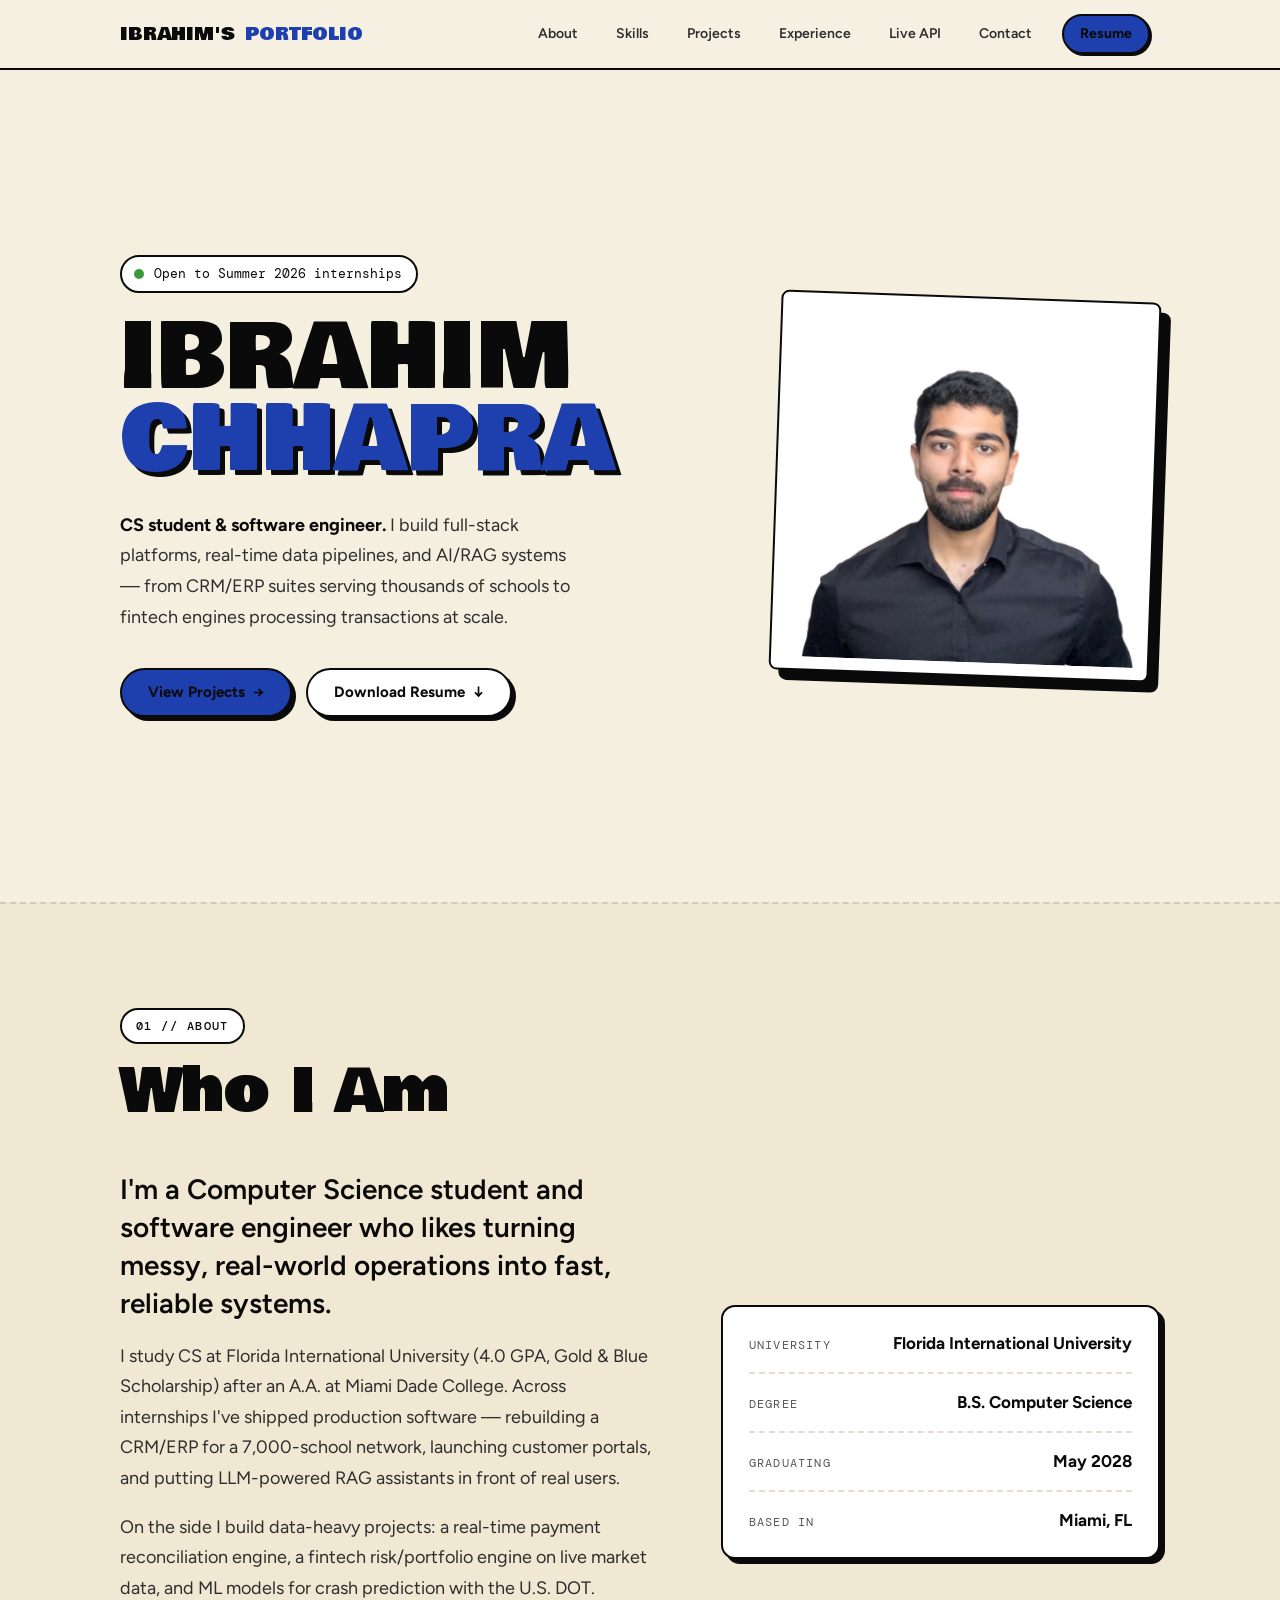
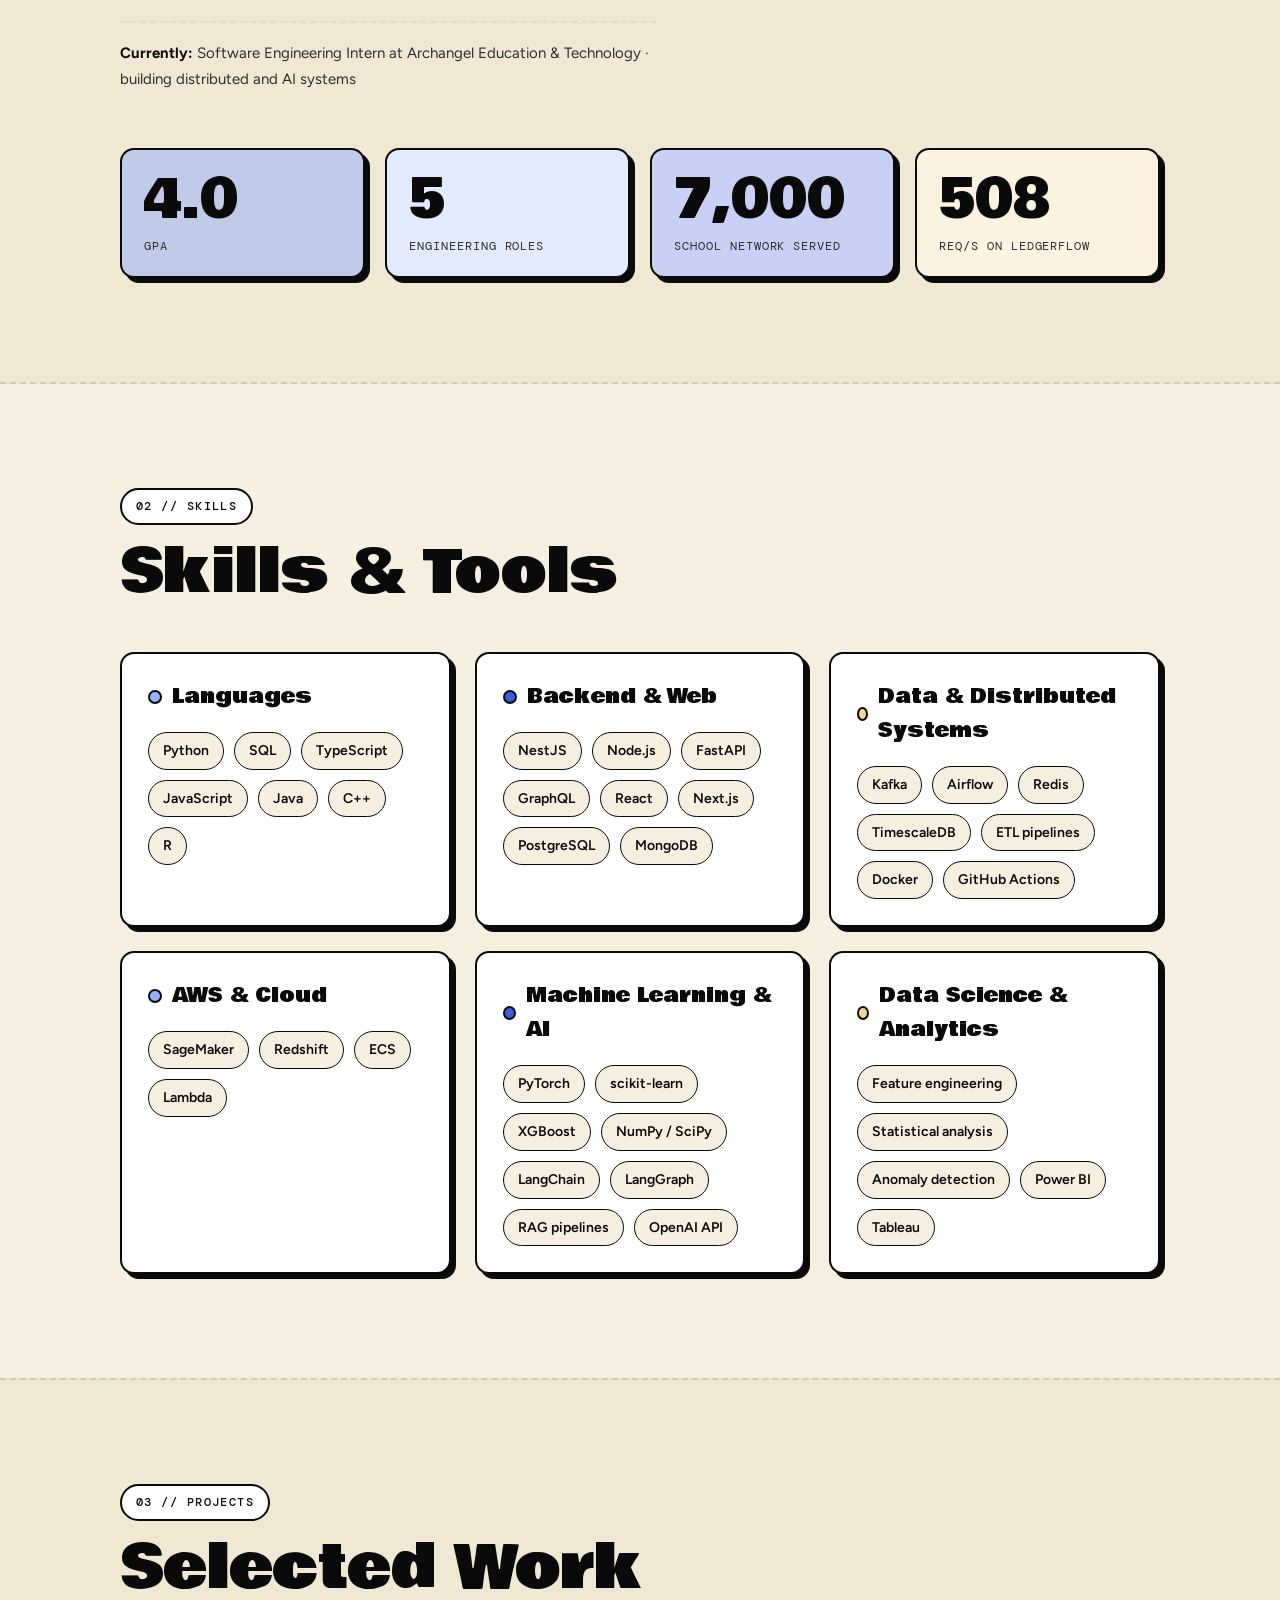
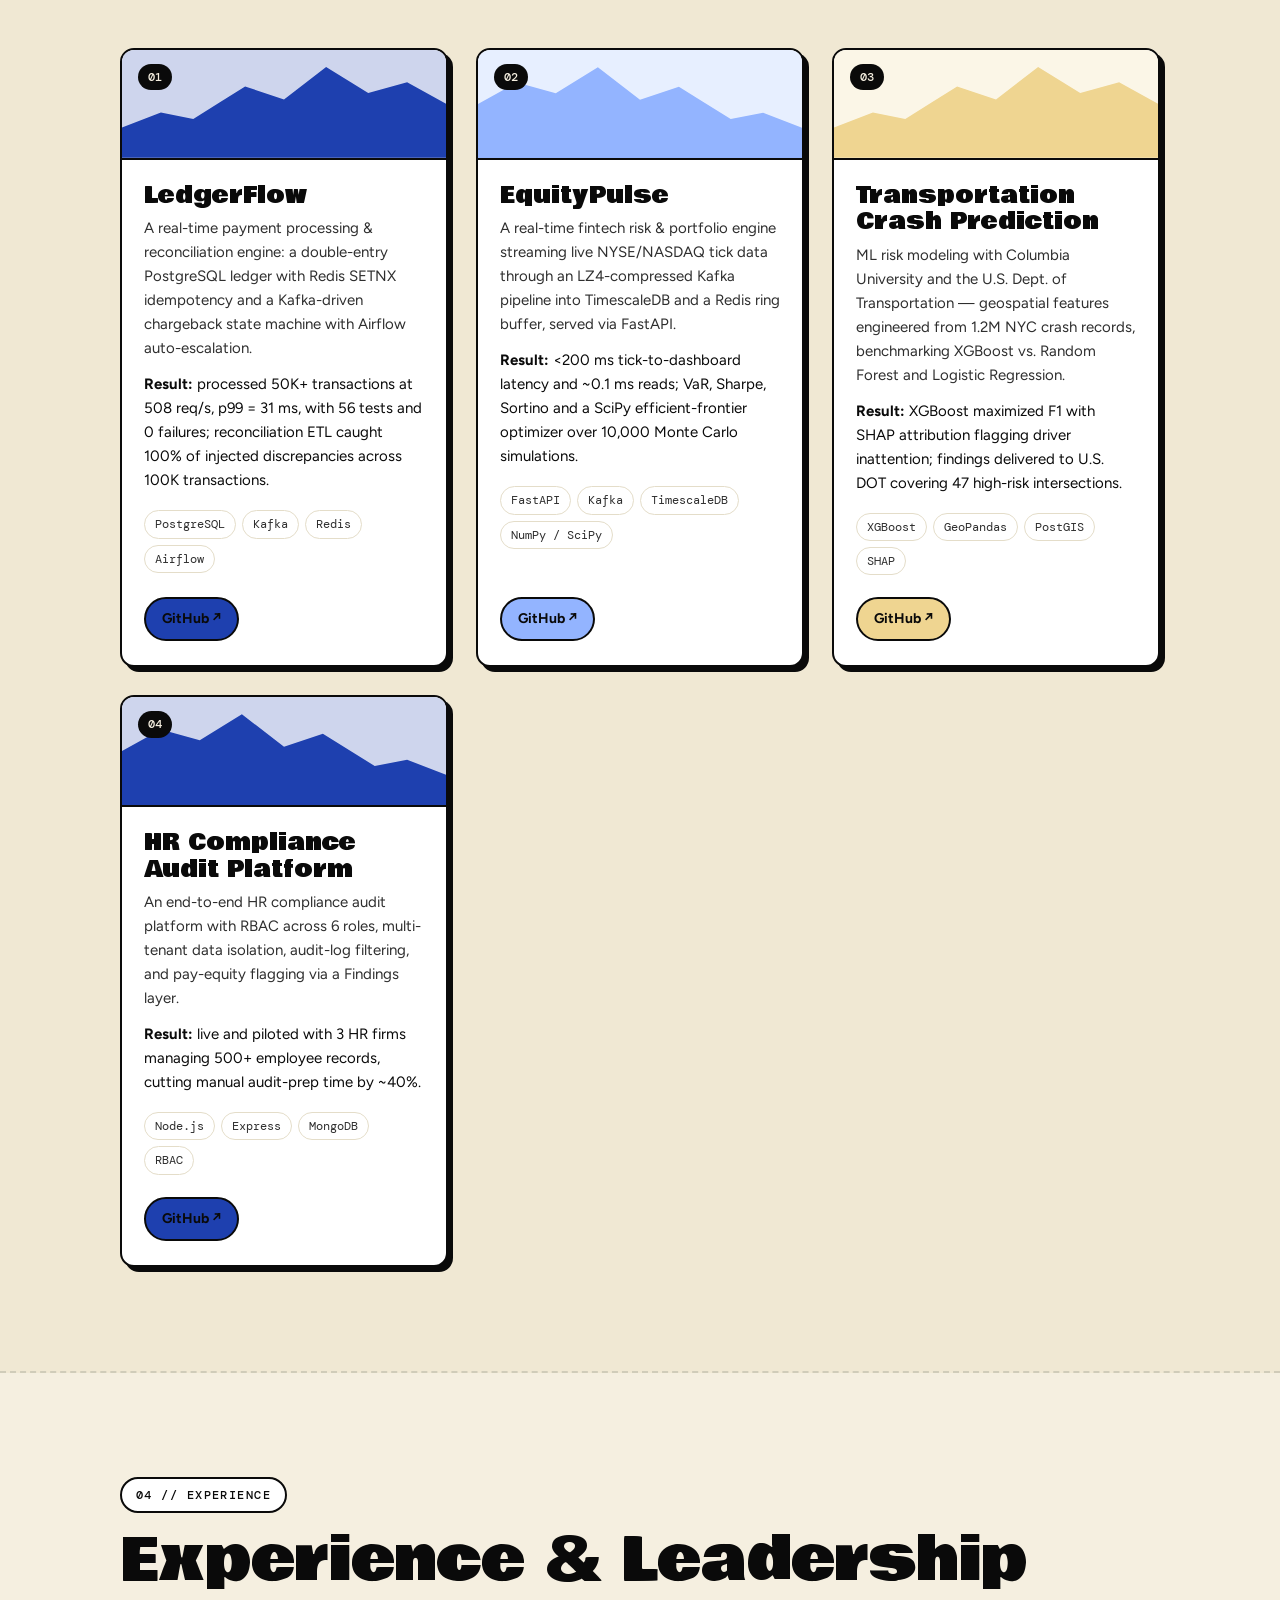
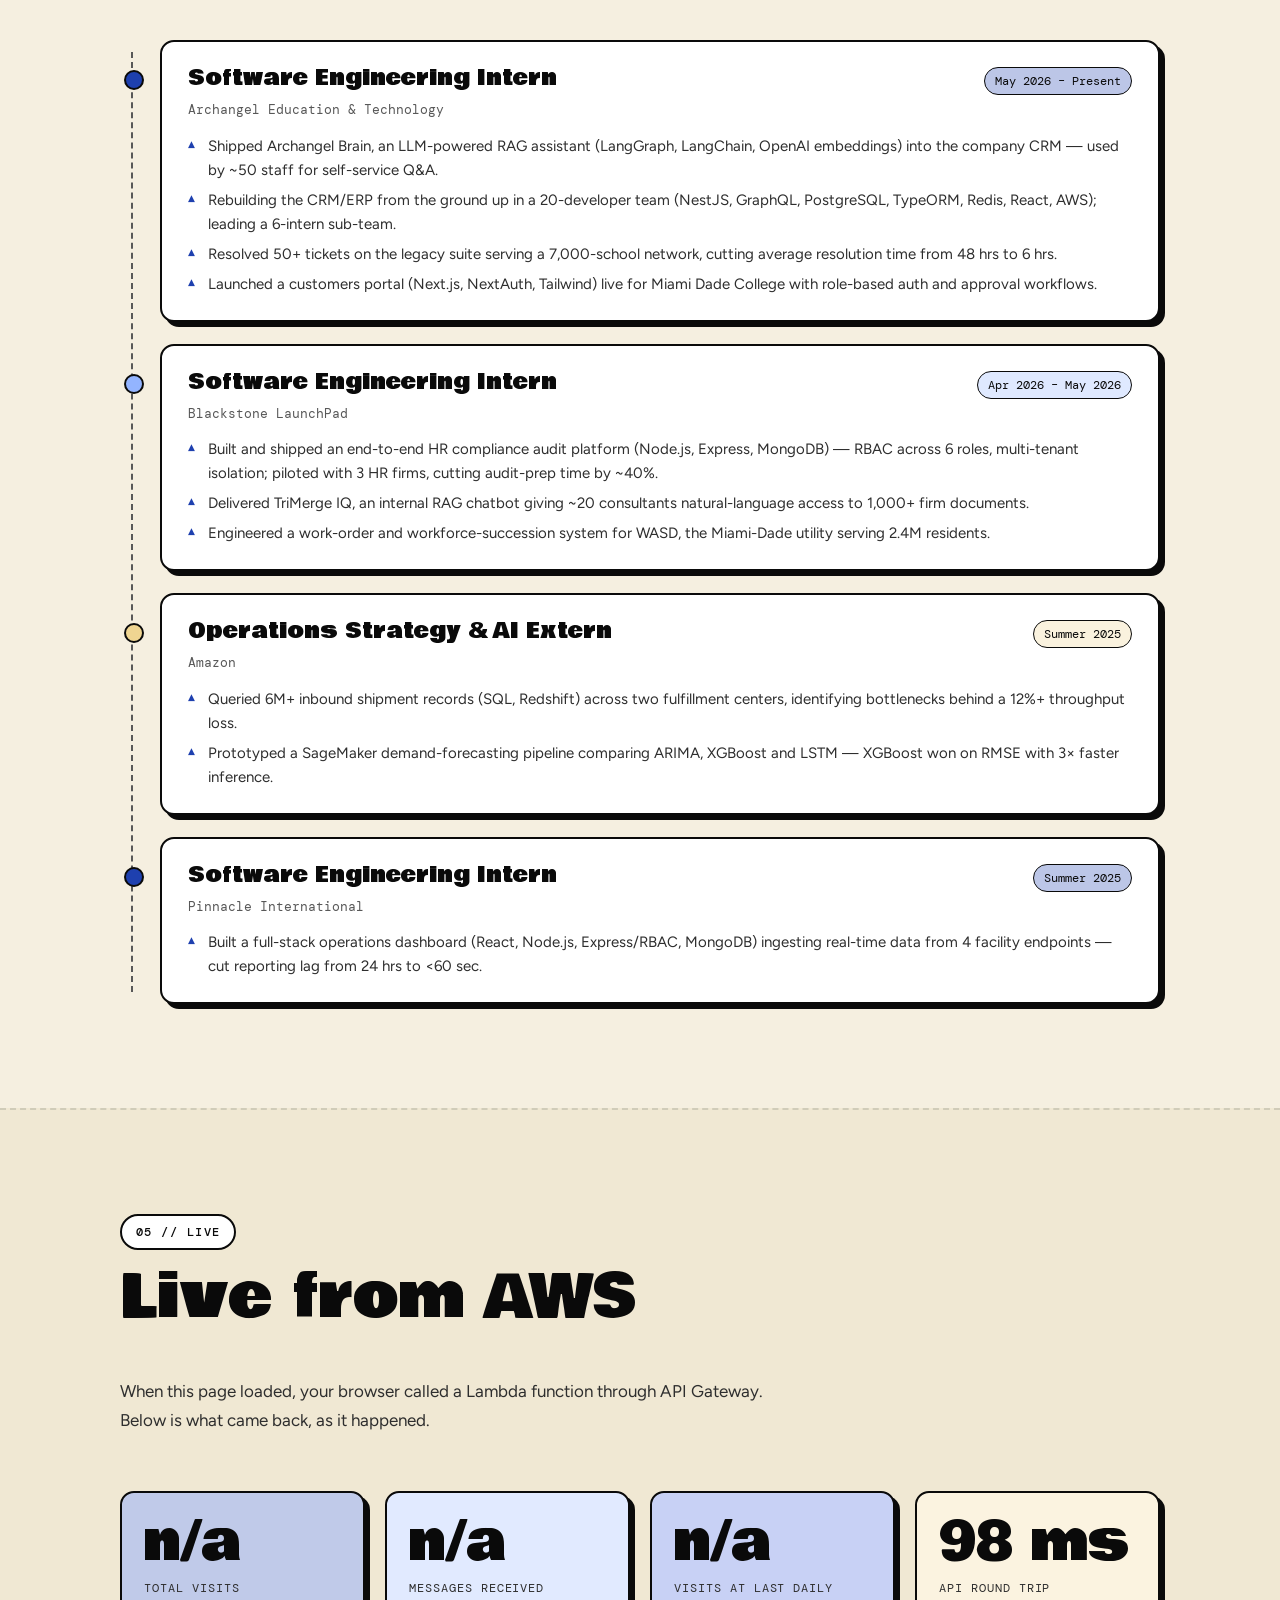
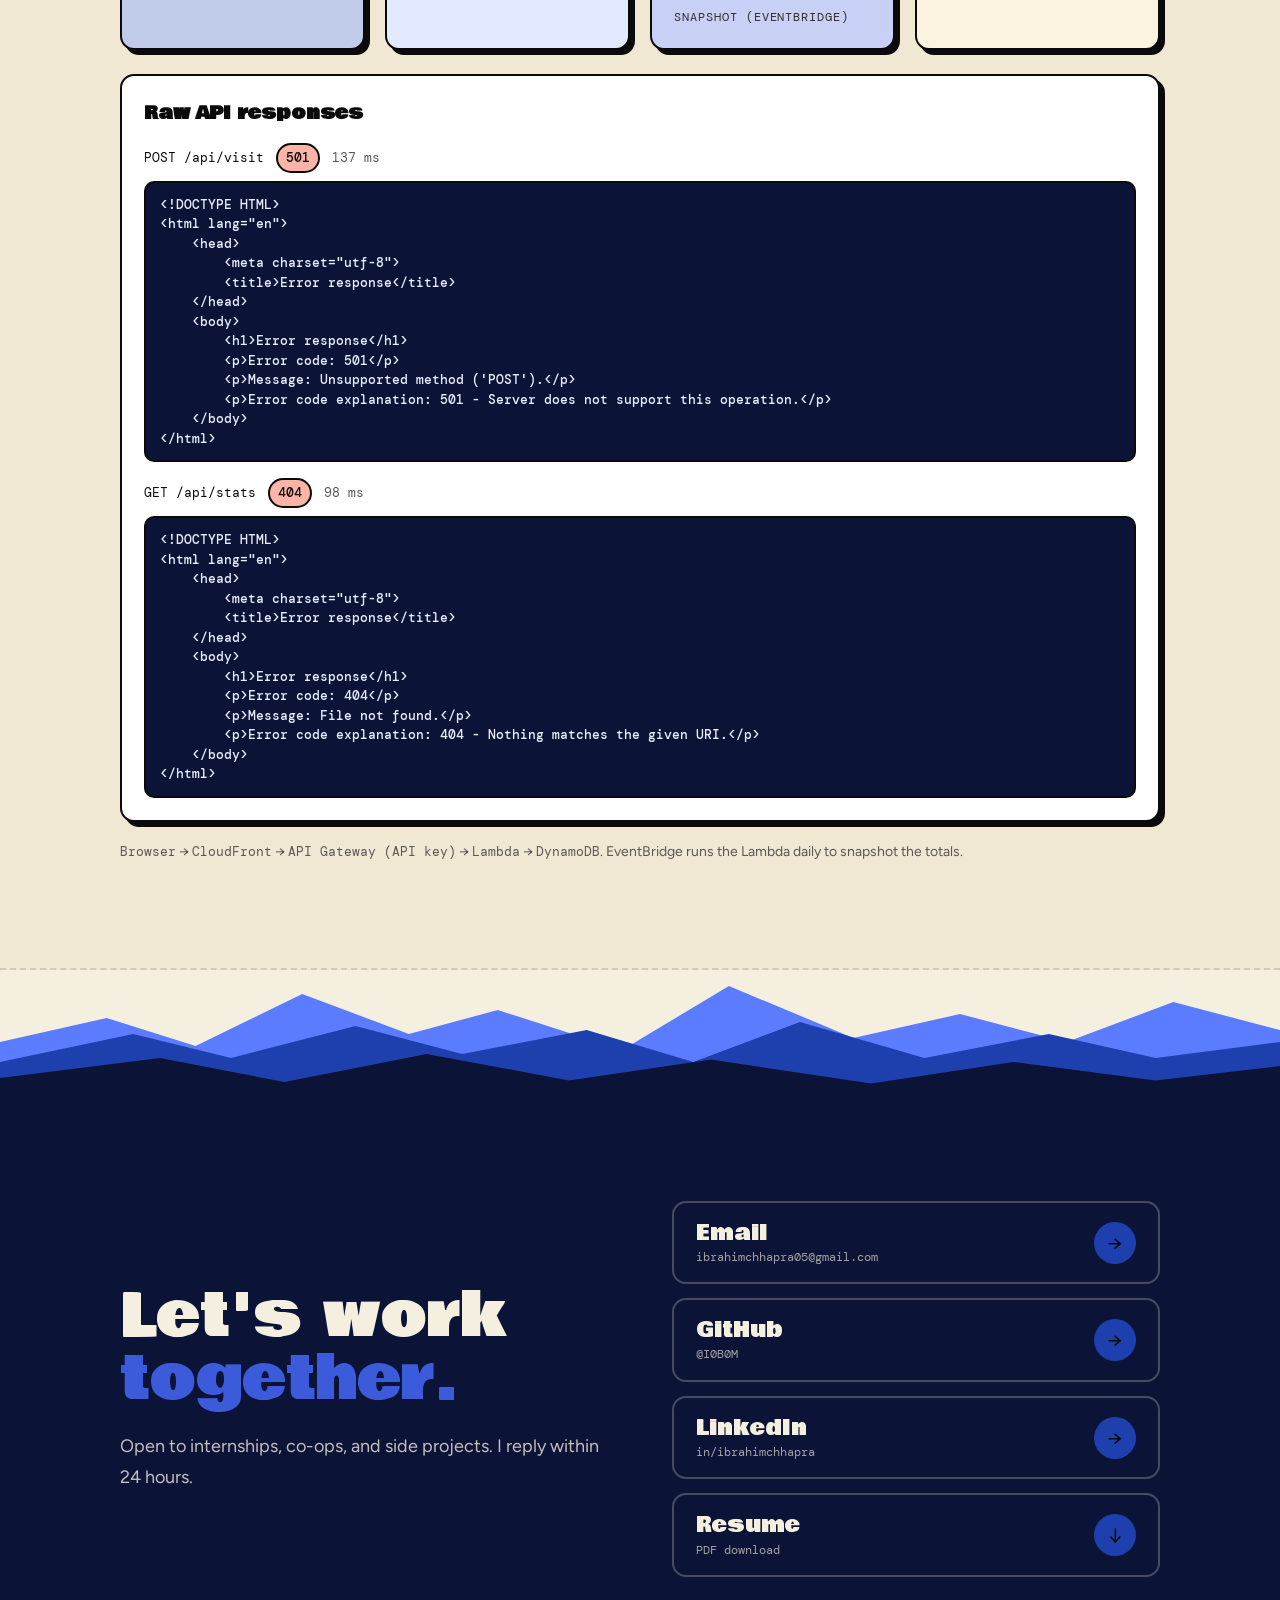
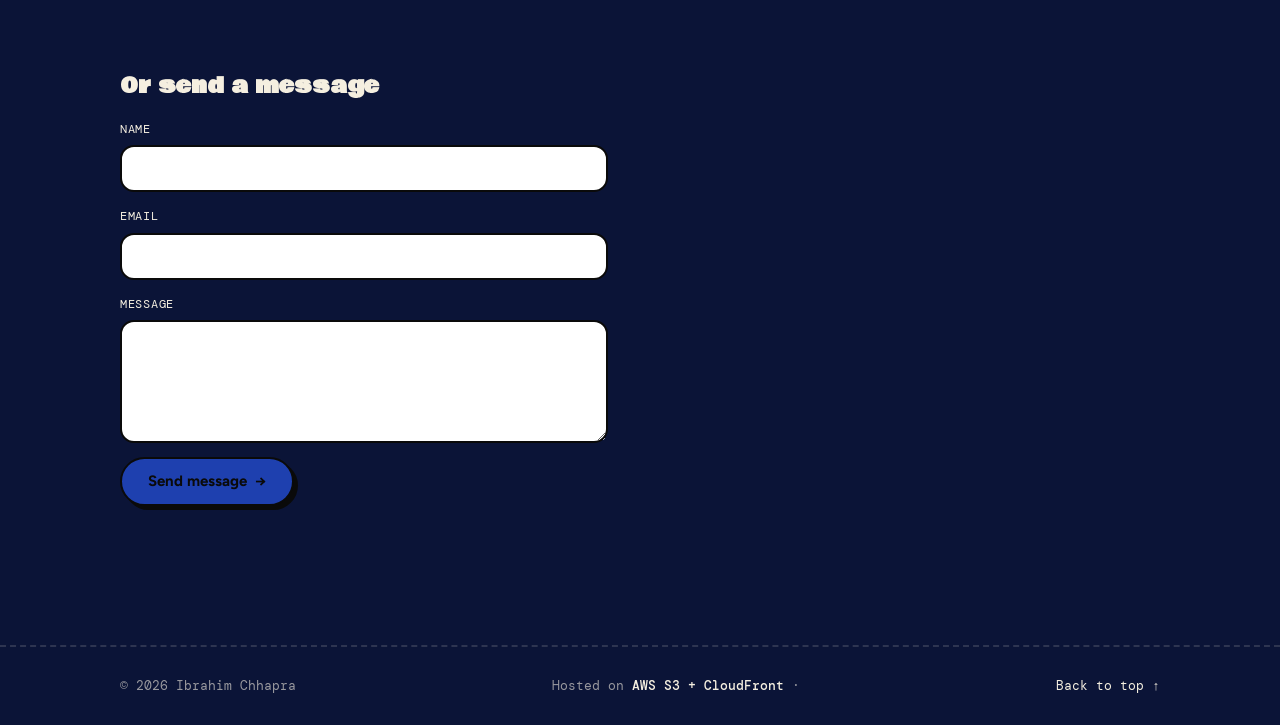
==== commit 8b9d00fa: "Show live API responses on the page Add GET /api/stats and a Live from AWS section that displays the" ====
--- a/site/index.html
+++ b/site/index.html
@@ -7,12 +7,12 @@
   <meta name="description" content="Ibrahim Chhapra is a Computer Science student and software engineer who builds full-stack, data, and AI systems." />
   <meta name="theme-color" content="#f6f0e3" />
 
-  <!-- Link previews (LinkedIn, Discord, iMessage): replace your-domain.com with your site's URL -->
+  <!-- Link previews (LinkedIn, Discord, iMessage) -->
   <meta property="og:type" content="website" />
-  <meta property="og:url" content="https://your-domain.com/" />
+  <meta property="og:url" content="https://ds31ibwpn28o4.cloudfront.net/" />
   <meta property="og:title" content="Ibrahim Chhapra — Portfolio" />
   <meta property="og:description" content="Computer Science student who builds cloud apps on AWS." />
-  <meta property="og:image" content="https://your-domain.com/assets/og-image.jpg" />
+  <meta property="og:image" content="https://ds31ibwpn28o4.cloudfront.net/assets/og-image.jpg" />
   <meta name="twitter:card" content="summary_large_image" />
 
   <link rel="icon" href="assets/favicon-32.png" sizes="32x32" type="image/png" />
@@ -36,6 +36,7 @@
         <li><a href="#skills"     class="nav__link">Skills</a></li>
         <li><a href="#projects"   class="nav__link">Projects</a></li>
         <li><a href="#experience" class="nav__link">Experience</a></li>
+        <li><a href="#live"       class="nav__link">Live API</a></li>
         <li><a href="#contact"    class="nav__link">Contact</a></li>
         <li><a href="assets/resume.pdf" class="nav__cta" target="_blank" rel="noopener">Resume</a></li>
         <li>
@@ -311,6 +312,30 @@
             </ul>
           </li>
         </ol>
+      </div>
+    </section>
+
+    <!-- LIVE FROM AWS: shows real responses from the Lambda API -->
+    <section class="section" id="live">
+      <div class="container">
+        <header class="section__header">
+          <span class="section__label">Live</span>
+          <h2 class="section__title">Live from AWS</h2>
+        </header>
+        <p class="live__intro">When this page loaded, your browser called a Lambda function through API Gateway. Below is what came back, as it happened.</p>
+        <ul class="stats">
+          <li class="card stat"><b class="stat__num" id="live-visits">…</b><span class="stat__label">Total visits</span></li>
+          <li class="card stat"><b class="stat__num" id="live-messages">…</b><span class="stat__label">Messages received</span></li>
+          <li class="card stat"><b class="stat__num" id="live-snapshot">…</b><span class="stat__label">Visits at last daily snapshot (EventBridge)</span></li>
+          <li class="card stat"><b class="stat__num" id="live-latency">…</b><span class="stat__label">API round trip</span></li>
+        </ul>
+        <div class="card live__console">
+          <h3 class="live__heading">Raw API responses</h3>
+          <div id="live-log" class="live__log" aria-live="polite">
+            <p class="live__wait">Calling the API…</p>
+          </div>
+        </div>
+        <p class="live__how"><code>Browser</code> → <code>CloudFront</code> → <code>API Gateway (API key)</code> → <code>Lambda</code> → <code>DynamoDB</code>. EventBridge runs the Lambda daily to snapshot the totals.</p>
       </div>
     </section>
 
--- a/site/style_2.css
+++ b/site/style_2.css
@@ -911,3 +911,29 @@
 .cform .btn[disabled] { opacity: .6; cursor: progress; }
 .cform__status { min-height: 1.4em; font-size: 15px; }
 .cform__status.is-error { color: #ffb4a8; }
+
+/* LIVE FROM AWS */
+.live__intro { max-width: 62ch; margin-bottom: 28px; color: var(--ink-mid); }
+.live__console { margin-top: 24px; padding: 22px; }
+.live__heading { font-family: var(--font-display); font-size: 18px; margin-bottom: 14px; }
+.live__entry + .live__entry { margin-top: 16px; }
+.live__req { display: flex; flex-wrap: wrap; gap: 8px 12px; align-items: center; font-family: var(--font-mono); font-size: 13px; }
+.live__status { padding: 2px 8px; border: 2px solid var(--ink); border-radius: 999px; font-weight: 500; }
+.live__status--ok { background: var(--leaf); color: #0a0a0a; }
+.live__status--err { background: #ffb4a8; color: #0a0a0a; }
+.live__ms { color: var(--ink-soft); }
+.live__json {
+  margin-top: 8px;
+  padding: 12px 14px;
+  overflow-x: auto;
+  font: 500 13px/1.5 var(--font-mono);
+  color: #e8edff;
+  background: #0b1437;
+  border: 2px solid var(--ink);
+  border-radius: 10px;
+  white-space: pre;
+}
+.live__how { margin-top: 18px; font-size: 14px; color: var(--ink-soft); }
+.live__how code { font-family: var(--font-mono); font-size: 13px; }
+.live__wait { color: var(--ink-soft); }
+.stat__num--text { font-size: 26px; }
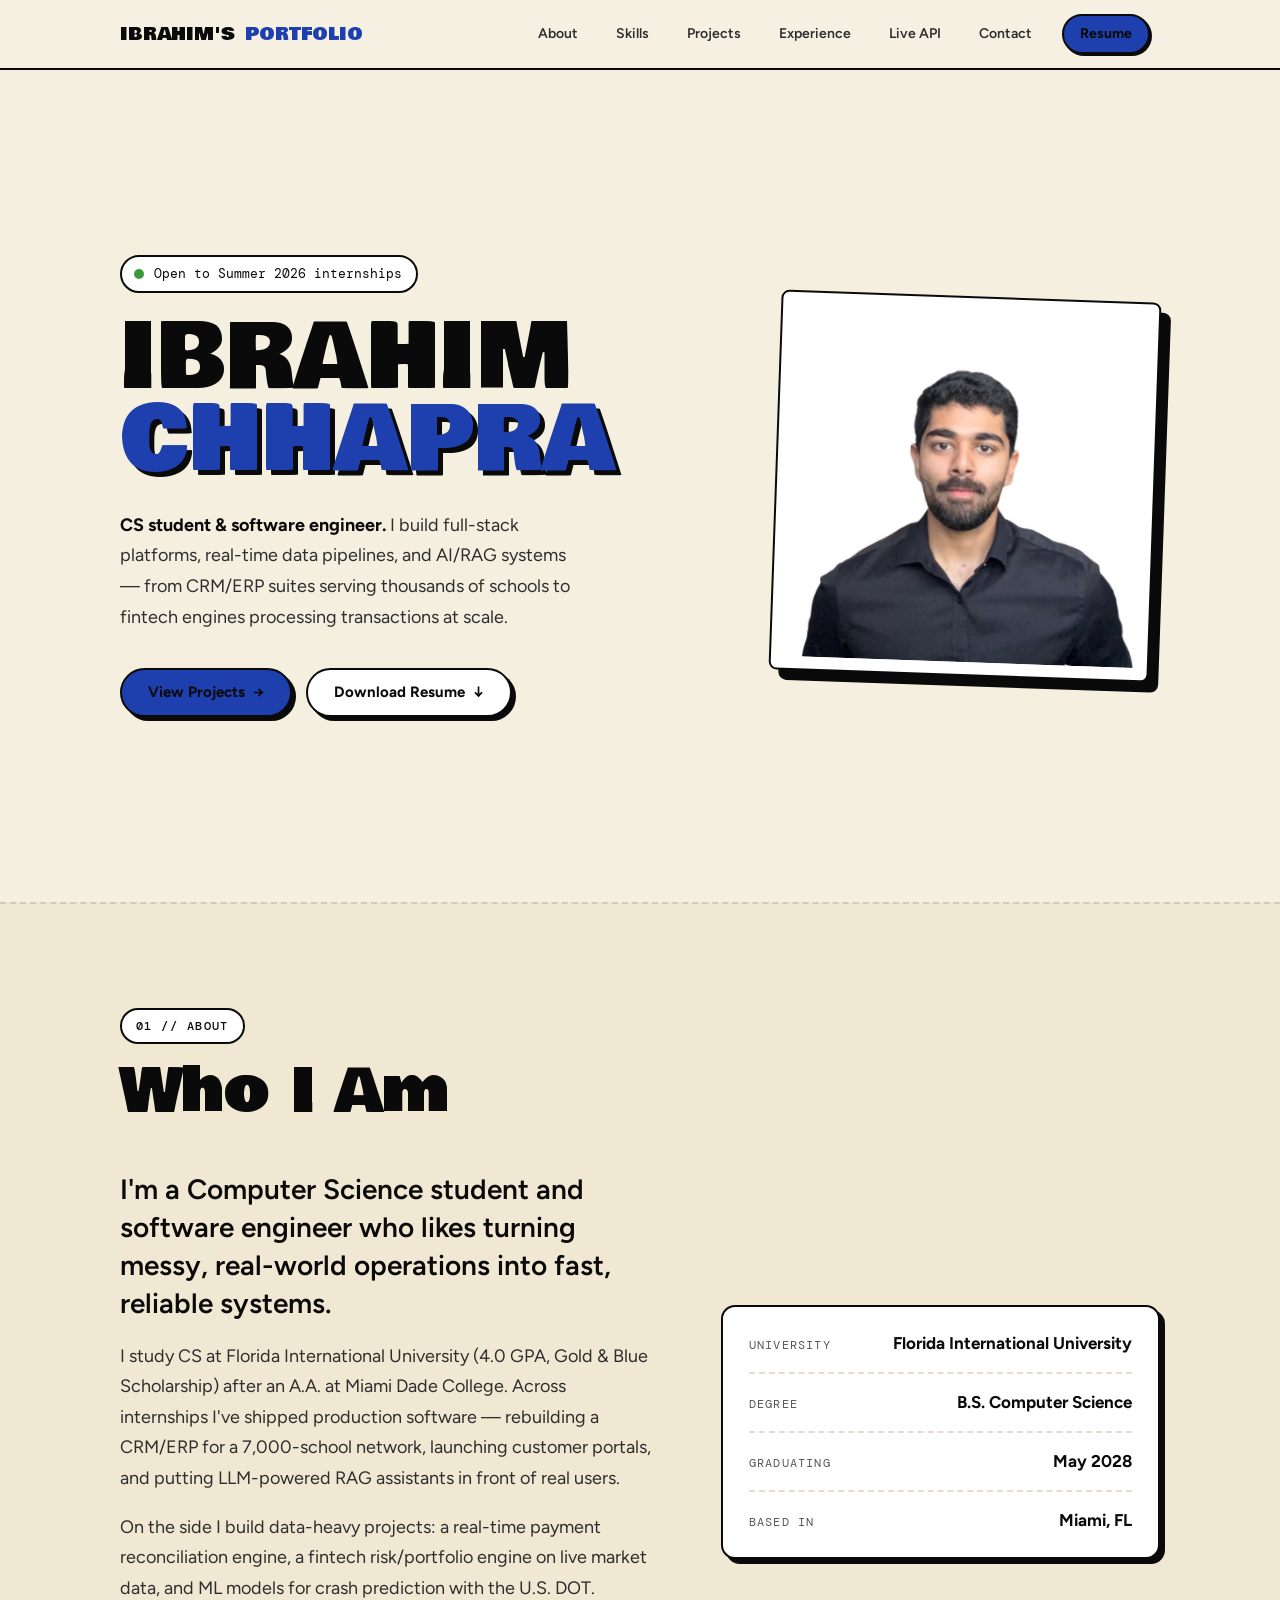
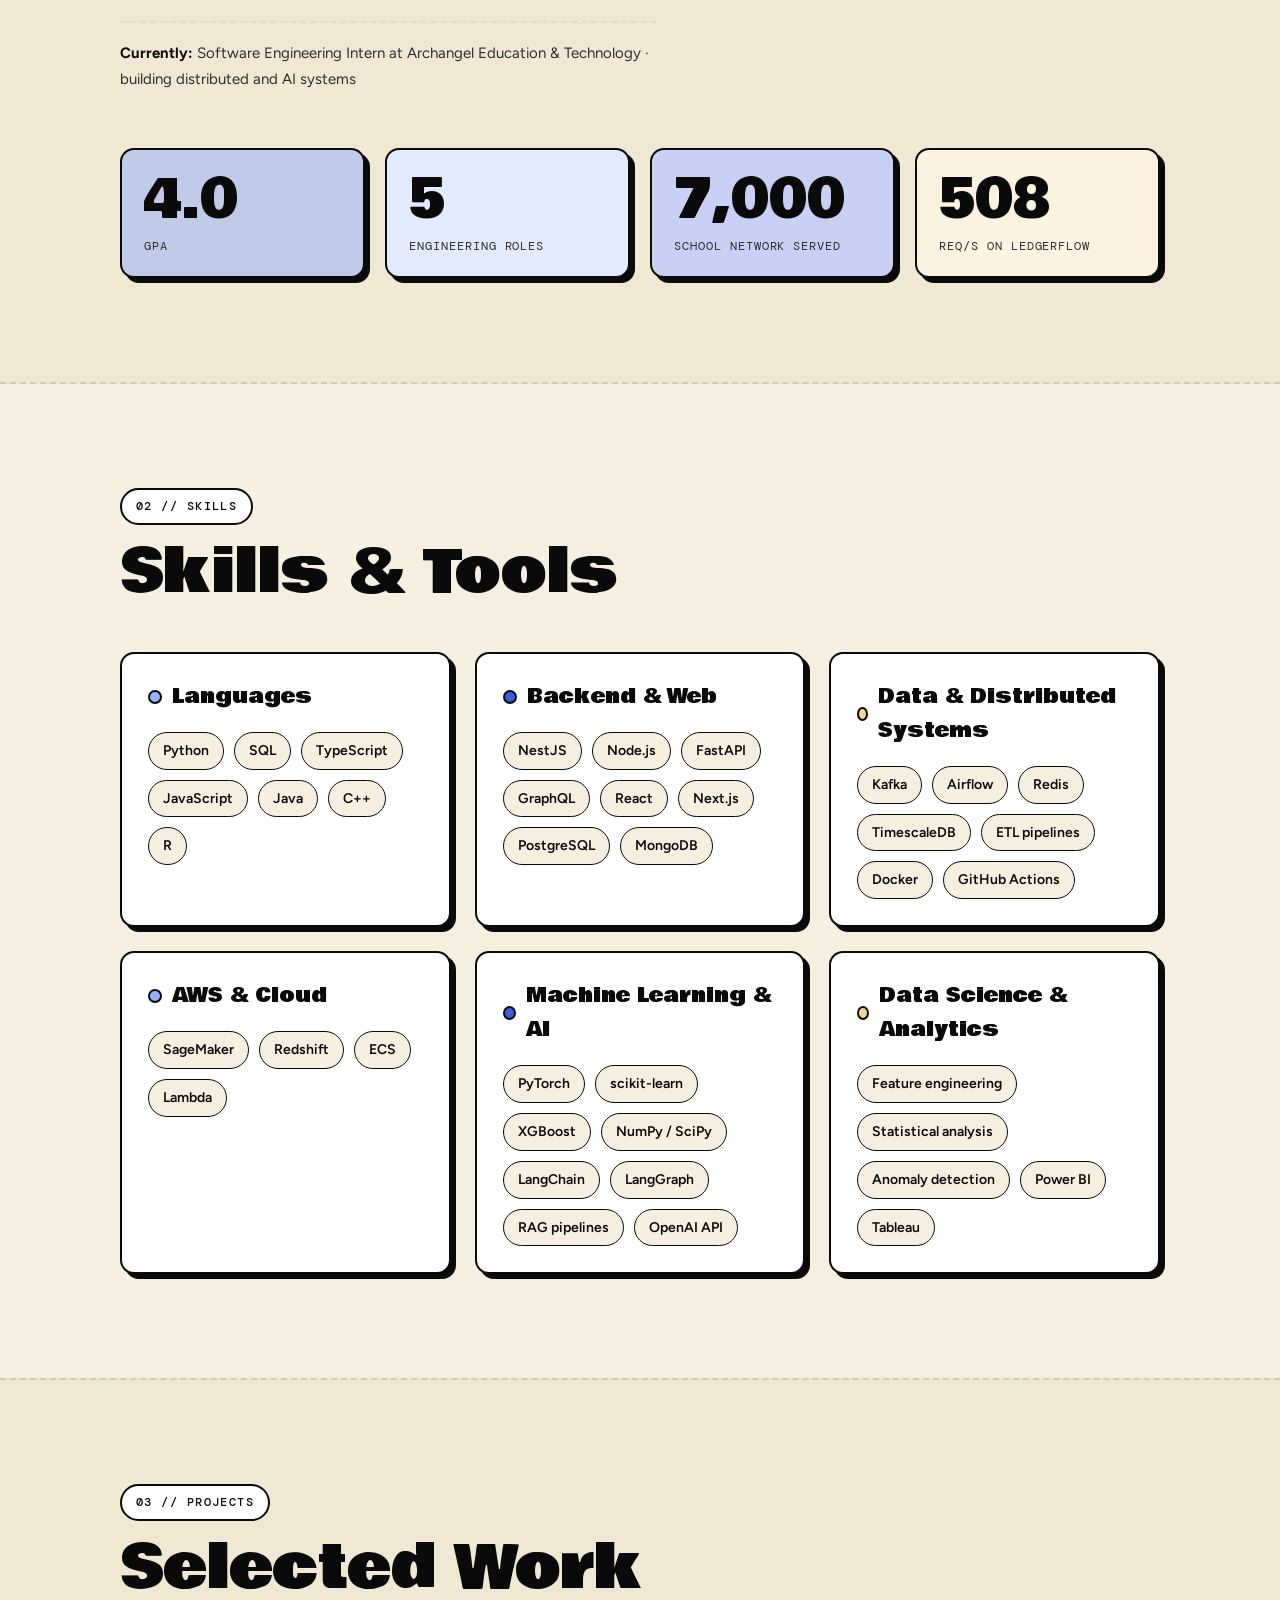
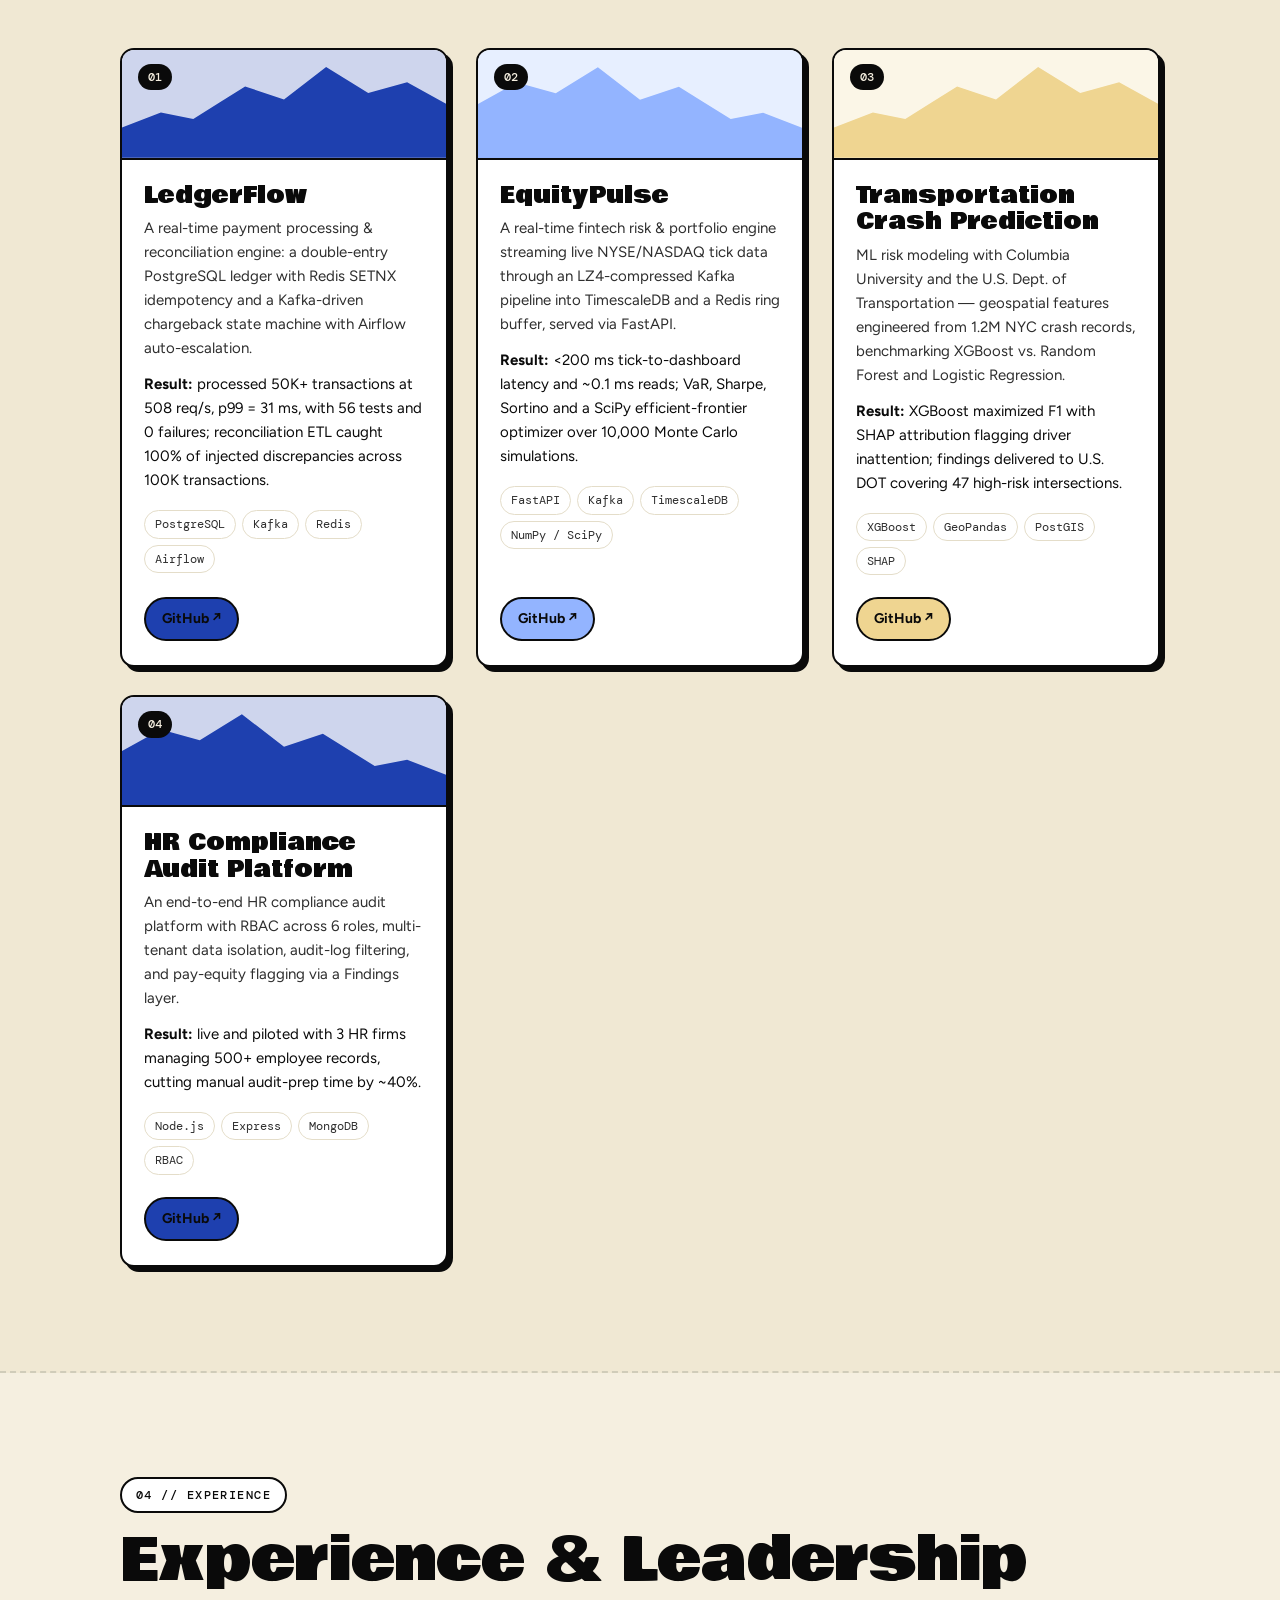
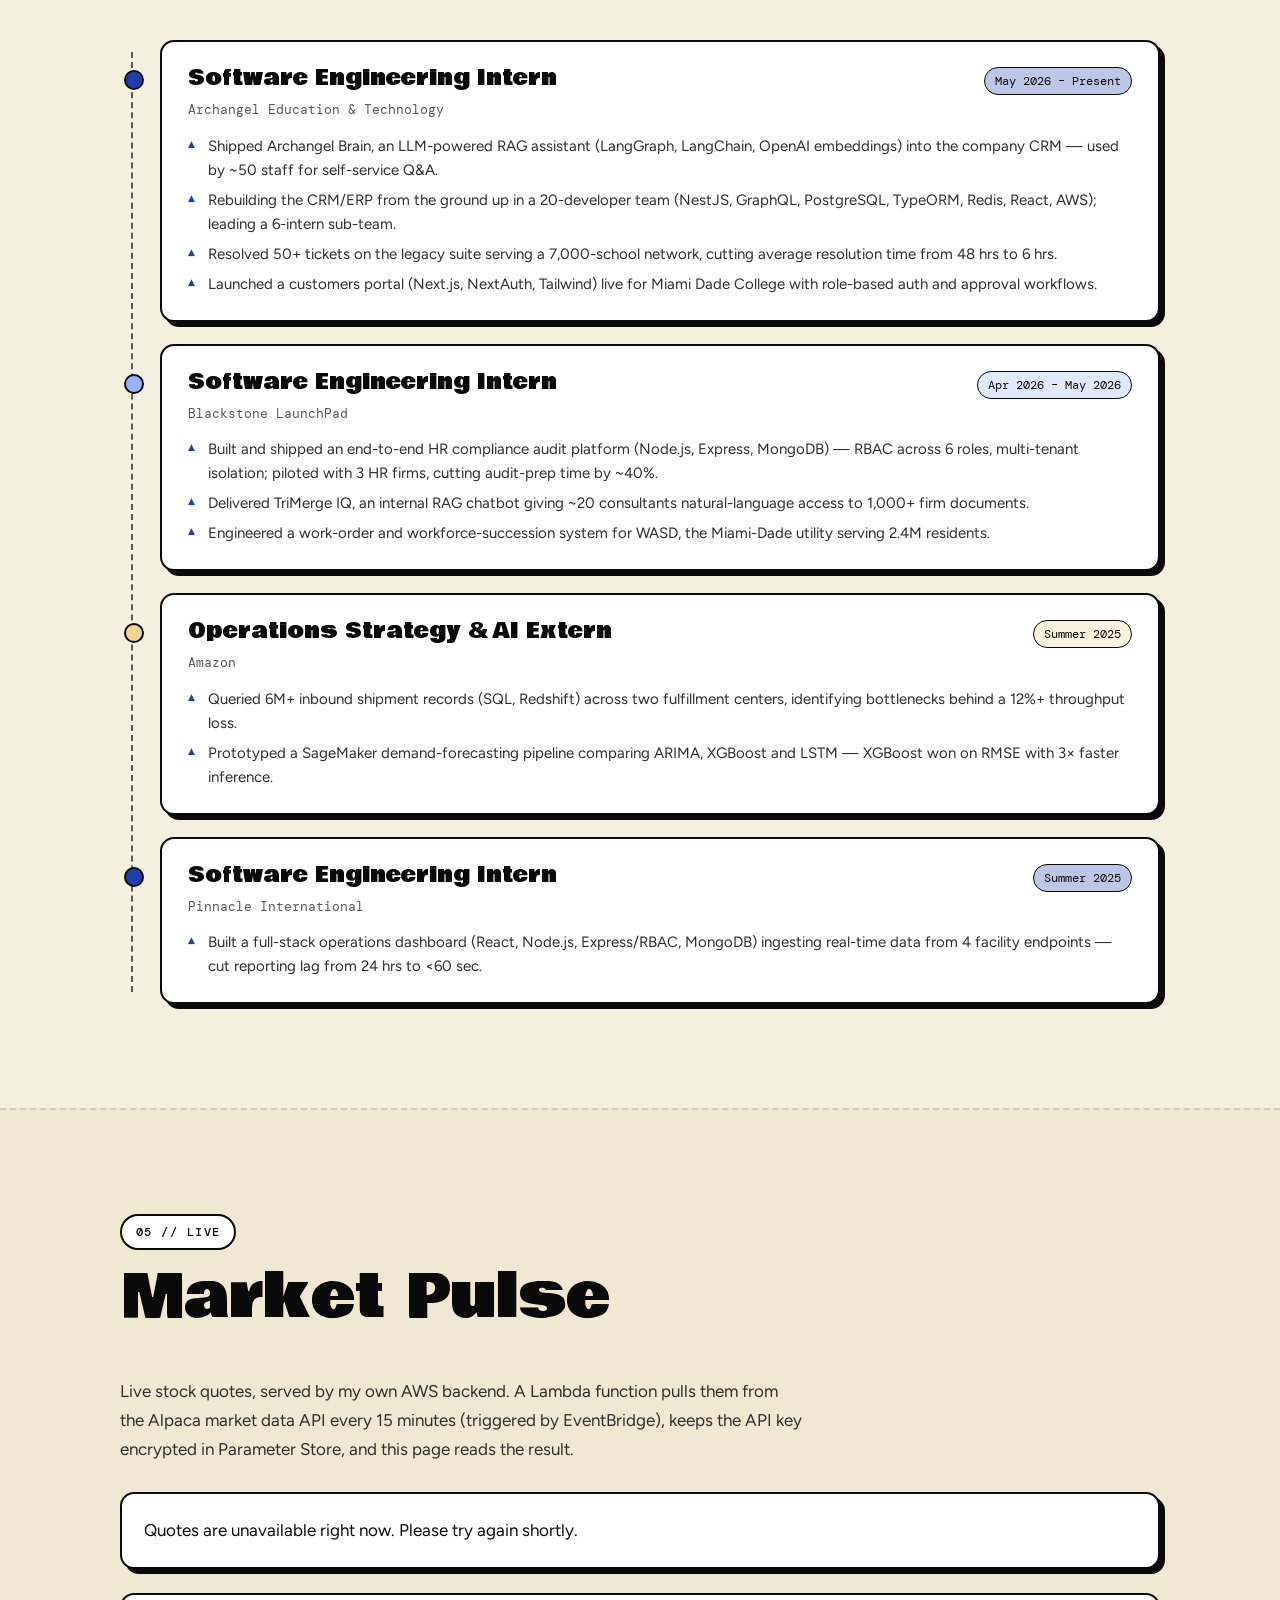
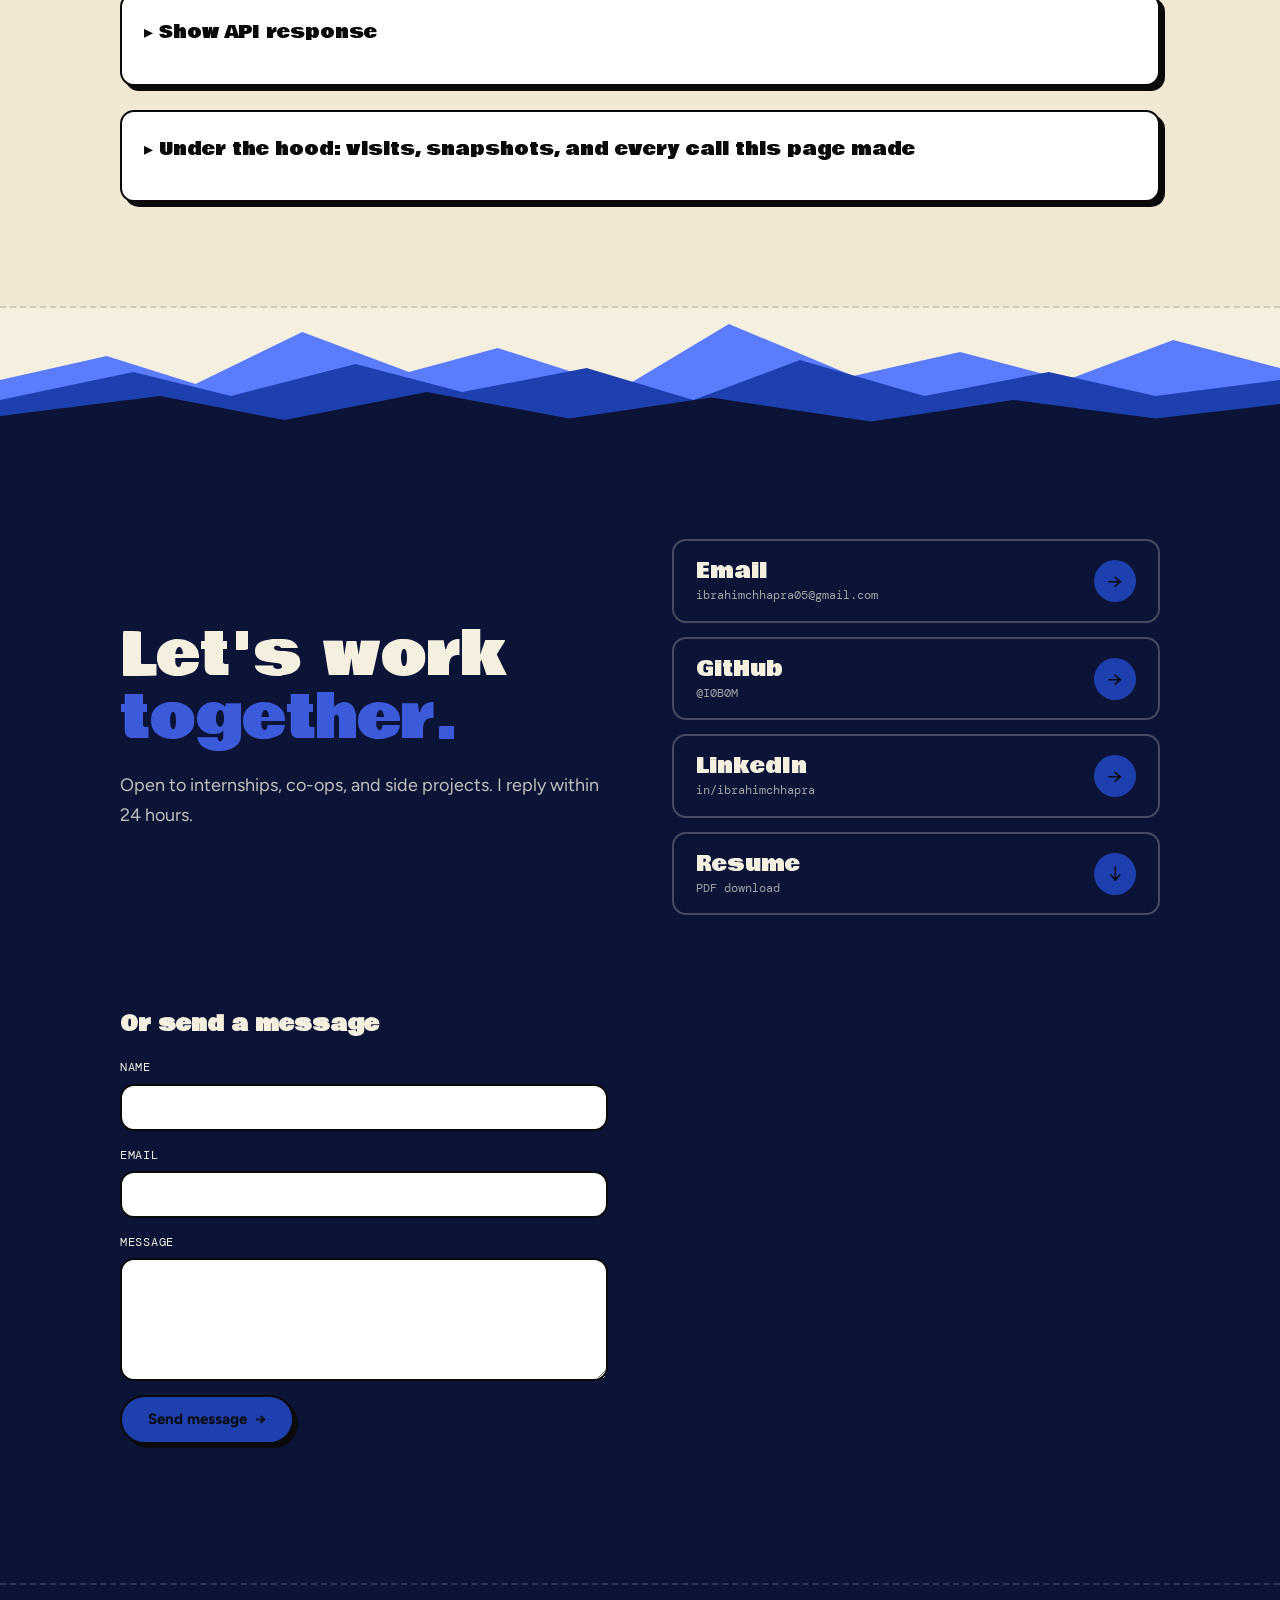
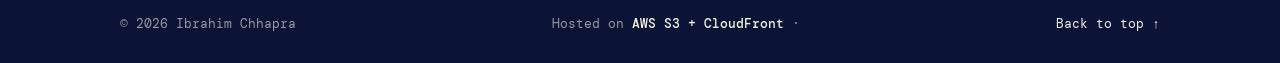
==== commit 42fe2c43: "Add Market Pulse: live stock quotes from Alpaca A Lambda fetches quotes from the Alpaca market data " ====
--- a/site/index.html
+++ b/site/index.html
@@ -315,27 +315,36 @@
       </div>
     </section>
 
-    <!-- LIVE FROM AWS: shows real responses from the Lambda API -->
+    <!-- MARKET PULSE: live stock quotes served by the Lambda API -->
     <section class="section" id="live">
       <div class="container">
         <header class="section__header">
           <span class="section__label">Live</span>
-          <h2 class="section__title">Live from AWS</h2>
+          <h2 class="section__title">Market Pulse</h2>
         </header>
-        <p class="live__intro">When this page loaded, your browser called a Lambda function through API Gateway. Below is what came back, as it happened.</p>
-        <ul class="stats">
-          <li class="card stat"><b class="stat__num" id="live-visits">…</b><span class="stat__label">Total visits</span></li>
-          <li class="card stat"><b class="stat__num" id="live-messages">…</b><span class="stat__label">Messages received</span></li>
-          <li class="card stat"><b class="stat__num" id="live-snapshot">…</b><span class="stat__label">Visits at last daily snapshot (EventBridge)</span></li>
-          <li class="card stat"><b class="stat__num" id="live-latency">…</b><span class="stat__label">API round trip</span></li>
-        </ul>
-        <div class="card live__console">
-          <h3 class="live__heading">Raw API responses</h3>
-          <div id="live-log" class="live__log" aria-live="polite">
-            <p class="live__wait">Calling the API…</p>
-          </div>
-        </div>
-        <p class="live__how"><code>Browser</code> → <code>CloudFront</code> → <code>API Gateway (API key)</code> → <code>Lambda</code> → <code>DynamoDB</code>. EventBridge runs the Lambda daily to snapshot the totals.</p>
+        <p class="live__intro">Live stock quotes, served by my own AWS backend. A Lambda function pulls them from the Alpaca market data API every 15 minutes (triggered by EventBridge), keeps the API key encrypted in Parameter Store, and this page reads the result.</p>
+
+        <div class="pulse" id="pulse" aria-live="polite">
+          <p class="pulse__wait">Loading quotes…</p>
+        </div>
+        <p class="pulse__meta" id="pulse-meta"></p>
+
+        <details class="card live__console" id="pulse-raw">
+          <summary class="live__heading">Show API response</summary>
+          <pre class="live__json" id="pulse-json">Waiting for the API…</pre>
+        </details>
+
+        <details class="card live__console">
+          <summary class="live__heading">Under the hood: visits, snapshots, and every call this page made</summary>
+          <ul class="stats live__stats">
+            <li class="card stat"><b class="stat__num" id="live-visits">…</b><span class="stat__label">Total visits</span></li>
+            <li class="card stat"><b class="stat__num" id="live-messages">…</b><span class="stat__label">Messages received</span></li>
+            <li class="card stat"><b class="stat__num" id="live-snapshot">…</b><span class="stat__label">Visits at last daily snapshot (EventBridge)</span></li>
+            <li class="card stat"><b class="stat__num" id="live-latency">…</b><span class="stat__label">API round trip</span></li>
+          </ul>
+          <div id="live-log" class="live__log"><p class="live__wait">Calling the API…</p></div>
+          <p class="live__how"><code>Browser</code> → <code>CloudFront</code> → <code>API Gateway (API key)</code> → <code>Lambda</code> → <code>DynamoDB</code> / <code>Alpaca</code>. Keys live in Parameter Store.</p>
+        </details>
       </div>
     </section>
 
--- a/site/style_2.css
+++ b/site/style_2.css
@@ -937,3 +937,40 @@
 .live__how code { font-family: var(--font-mono); font-size: 13px; }
 .live__wait { color: var(--ink-soft); }
 .stat__num--text { font-size: 26px; }
+
+/* MARKET PULSE */
+#live { --up: #136c2e; --up-bg: #d5f0dc; --down: #a31515; --down-bg: #fbdada; --flat: #3b3b3b; --flat-bg: #e8e4d6; }
+[data-theme="dark"] #live { --up: #7be39a; --up-bg: #12351f; --down: #ff9d9d; --down-bg: #3d1717; --flat: #cfd6e8; --flat-bg: #1d2750; }
+
+.pulse { display: grid; grid-template-columns: repeat(3, 1fr); gap: 20px; }
+.pulse__wait { color: var(--ink-soft); grid-column: 1 / -1; }
+.ticker { padding: 22px; display: grid; gap: 10px; }
+.ticker__top { display: flex; justify-content: space-between; align-items: baseline; gap: 12px; }
+.ticker__symbol { font-family: var(--font-display); font-size: 30px; line-height: 1; }
+.ticker__name { font-family: var(--font-mono); font-size: 12px; color: var(--ink-soft); text-transform: uppercase; letter-spacing: .06em; }
+.ticker__price { font-family: var(--font-display); font-size: 40px; line-height: 1.05; }
+.ticker__change {
+  justify-self: start;
+  padding: 4px 12px;
+  font: 600 15px var(--font-mono);
+  border: 2px solid currentColor;
+  border-radius: 999px;
+}
+.ticker__change--up { color: var(--up); background: var(--up-bg); }
+.ticker__change--down { color: var(--down); background: var(--down-bg); }
+.ticker__change--flat { color: var(--flat); background: var(--flat-bg); }
+.ticker__detail { display: flex; gap: 18px; flex-wrap: wrap; font-family: var(--font-mono); font-size: 12px; color: var(--ink-soft); }
+.pulse__meta { margin-top: 14px; font-family: var(--font-mono); font-size: 13px; color: var(--ink-soft); }
+.pulse__error { grid-column: 1 / -1; padding: 22px; }
+
+details.live__console > summary { cursor: pointer; list-style: none; }
+details.live__console > summary::-webkit-details-marker { display: none; }
+details.live__console > summary::before { content: "▸ "; }
+details.live__console[open] > summary::before { content: "▾ "; }
+details.live__console[open] > summary { margin-bottom: 14px; }
+details.live__console .stats { margin-bottom: 18px; }
+
+@media (max-width: 760px) {
+  .pulse { grid-template-columns: 1fr; }
+  .ticker__price { font-size: 34px; }
+}
